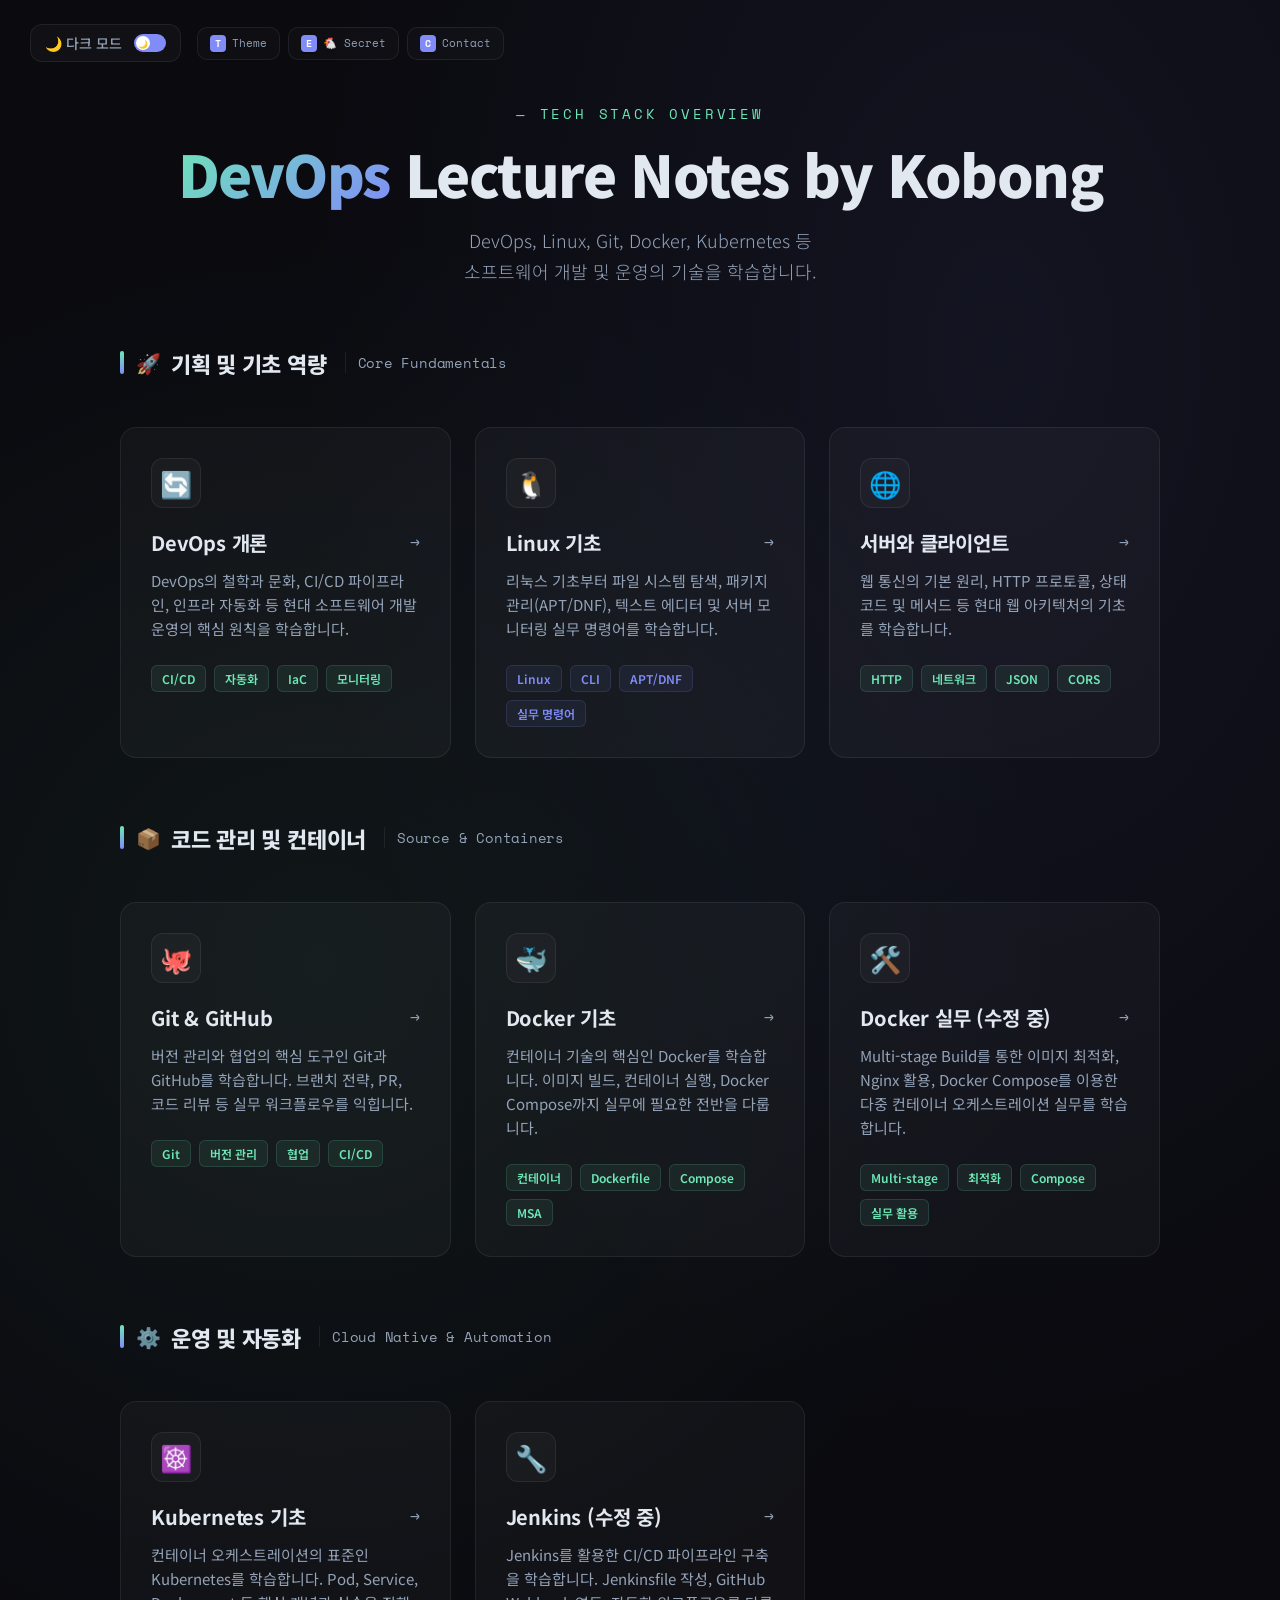
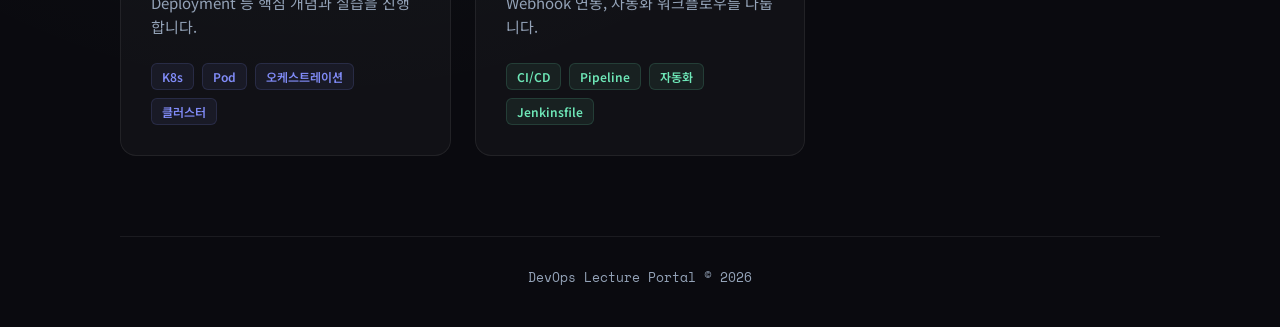
==== index.html @ bdc85971 "first commit" ====
<!DOCTYPE html>
<html lang="ko">
<head>
    <meta charset="UTF-8">
    <meta name="viewport" content="width=device-width, initial-scale=1.0">
    <title>DevOps Lecture Portal</title>
    <meta name="description" content="DevOps 기술을 배우는 강의 포털">
    <link href="https://fonts.googleapis.com/css2?family=Noto+Sans+KR:wght@300;400;500;700;900&family=Space+Mono:wght@400;700&display=swap" rel="stylesheet">
    <style>
        :root {
            --bg: #0a0a0f;
            --accent: #6ee7b7;
            --accent2: #818cf8;
            --accent3: #f472b6;
            --text: #e2e8f0;
            --text-muted: #94a3b8;
            --border: rgba(255,255,255,0.07);
            --card-bg: rgba(255,255,255,0.03);
            --card-hover-bg: rgba(255,255,255,0.06);
            --shadow: none;
        }

        html.light {
            --bg: #f5f5f0;
            --accent: #059669;
            --accent2: #4f46e5;
            --accent3: #db2777;
            --text: #1e293b;
            --text-muted: #64748b;
            --border: rgba(0,0,0,0.09);
            --card-bg: rgba(255,255,255,0.7);
            --card-hover-bg: rgba(255,255,255,0.95);
            --shadow: 0 4px 20px rgba(0,0,0,0.05);
        }

        * { margin: 0; padding: 0; box-sizing: border-box; }
        
        body {
            font-family: 'Noto Sans KR', sans-serif;
            background: radial-gradient(ellipse at 25% 50%, rgba(110,231,183,0.06) 0%, transparent 55%),
                        radial-gradient(ellipse at 78% 18%, rgba(129,140,248,0.08) 0%, transparent 50%),
                        var(--bg);
            color: var(--text);
            min-height: 100vh;
            overflow-x: hidden;
            transition: background 0.35s ease, color 0.35s ease;
        }

        html.light body {
            background: radial-gradient(ellipse at 25% 50%, rgba(5,150,105,0.07) 0%, transparent 55%),
                        radial-gradient(ellipse at 78% 18%, rgba(79,70,229,0.07) 0%, transparent 50%),
                        var(--bg);
        }

        /* --- Container --- */
        .container {
            position: relative;
            z-index: 1;
            max-width: 1100px;
            margin: 0 auto;
            padding: 100px 30px 40px;
        }

        /* --- Theme & Shortcuts Navigation --- */
        .top-bar {
            display: flex;
            justify-content: space-between;
            align-items: center;
            padding: 24px 30px;
            position: absolute;
            top: 0; right: 0; left: 0;
            z-index: 100;
        }

        .nav-controls {
            display: flex;
            align-items: center;
            gap: 16px;
        }

        .theme-toggle {
            display: flex;
            align-items: center;
            justify-content: space-between;
            padding: 8px 14px;
            background: var(--card-bg);
            border: 1px solid var(--border);
            border-radius: 12px;
            cursor: pointer;
            user-select: none;
            gap: 12px;
            box-shadow: var(--shadow);
            transition: all 0.3s;
            backdrop-filter: blur(10px);
        }
        .theme-toggle:hover { 
            background: var(--card-hover-bg); 
            transform: translateY(-1px);
        }
        .theme-label {
            font-size: 14px;
            color: var(--text-muted);
            font-family: 'Noto Sans KR', sans-serif;
            font-weight: 500;
        }
        .toggle-track {
            width: 32px; height: 18px;
            border-radius: 9px;
            background: var(--accent2);
            position: relative;
            transition: background 0.3s;
            flex-shrink: 0;
        }
        html.light .toggle-track { background: #f59e0b; }
        .toggle-thumb {
            position: absolute;
            top: 2px; left: 2px;
            width: 14px; height: 14px;
            border-radius: 50%;
            background: #fff;
            transition: transform 0.3s cubic-bezier(0.4,0,0.2,1);
            font-size: 8px;
            display: flex; align-items: center; justify-content: center;
        }
        html.light .toggle-thumb { transform: translateX(14px); }

        .top-shortcuts {
            display: flex;
            gap: 8px;
        }

        .shortcut-item {
            display: flex;
            align-items: center;
            gap: 6px;
            padding: 7px 12px;
            background: rgba(255,255,255,0.02);
            border: 1px solid var(--border);
            border-radius: 10px;
            font-family: 'Space Mono', monospace;
            font-size: 11px;
            color: var(--text-muted);
            transition: all 0.3s;
            user-select: none;
            cursor: pointer;
        }
        .shortcut-item:hover {
            background: rgba(255,255,255,0.05);
            color: var(--text);
            transform: translateY(-1px);
        }
        .shortcut-item:active {
            transform: translateY(0);
        }
        .shortcut-key {
            background: var(--accent2);
            color: white;
            padding: 1px 5px;
            border-radius: 4px;
            font-weight: 700;
            font-size: 10px;
            box-shadow: 0 2px 0 rgba(0,0,0,0.2);
        }
        html.light .shortcut-key { background: var(--accent); }
        html.light .shortcut-item { background: rgba(0,0,0,0.02); }

        /* --- Contact Modal --- */
        .contact-overlay {
            position: fixed;
            inset: 0;
            display: flex;
            align-items: center;
            justify-content: center;
            padding: 24px;
            background: rgba(10, 10, 15, 0.72);
            backdrop-filter: blur(14px);
            opacity: 0;
            pointer-events: none;
            transition: opacity 0.25s ease;
            z-index: 300;
        }

        .contact-overlay.active {
            opacity: 1;
            pointer-events: auto;
        }

        .contact-modal {
            width: min(100%, 480px);
            background: linear-gradient(180deg, rgba(255,255,255,0.08), rgba(255,255,255,0.04));
            border: 1px solid var(--border);
            border-radius: 20px;
            padding: 28px;
            box-shadow: 0 24px 80px rgba(0,0,0,0.28);
            transform: translateY(12px) scale(0.98);
            transition: transform 0.25s ease;
        }

        .contact-overlay.active .contact-modal {
            transform: translateY(0) scale(1);
        }

        html.light .contact-modal {
            background: rgba(255,255,255,0.92);
        }

        .contact-header {
            display: flex;
            align-items: center;
            justify-content: space-between;
            gap: 12px;
            margin-bottom: 20px;
        }

        .contact-title {
            font-family: 'Space Mono', monospace;
            font-size: 18px;
            color: var(--text);
            letter-spacing: 0.04em;
        }

        .contact-close {
            border: 1px solid var(--border);
            background: transparent;
            color: var(--text-muted);
            border-radius: 10px;
            padding: 8px 10px;
            cursor: pointer;
            font-family: 'Space Mono', monospace;
            transition: all 0.2s ease;
        }

        .contact-close:hover {
            color: var(--text);
            background: var(--card-hover-bg);
        }

        .contact-list {
            display: grid;
            gap: 14px;
        }

        .contact-item {
            display: block;
            width: 100%;
            padding: 16px 18px;
            border-radius: 14px;
            border: 1px solid var(--border);
            background: var(--card-bg);
            color: inherit;
            transition: all 0.25s ease;
            cursor: pointer;
            text-align: left;
            font: inherit;
            appearance: none;
        }

        .contact-item:hover {
            transform: translateY(-2px);
            background: var(--card-hover-bg);
            border-color: rgba(110,231,183,0.35);
        }

        html.light .contact-item:hover {
            border-color: rgba(5,150,105,0.35);
        }

        .contact-label {
            display: block;
            font-family: 'Space Mono', monospace;
            font-size: 12px;
            color: var(--accent);
            margin-bottom: 6px;
            letter-spacing: 0.08em;
        }

        .contact-value {
            display: block;
            font-size: 15px;
            line-height: 1.5;
            color: var(--text);
            word-break: break-word;
        }

        .contact-hint {
            margin-top: 18px;
            font-size: 12px;
            color: var(--text-muted);
            font-family: 'Space Mono', monospace;
            text-align: right;
        }

        .contact-item.copied {
            border-color: rgba(110,231,183,0.55);
            box-shadow: 0 0 0 1px rgba(110,231,183,0.2) inset;
        }

        html.light .contact-item.copied {
            border-color: rgba(5,150,105,0.45);
            box-shadow: 0 0 0 1px rgba(5,150,105,0.16) inset;
        }

        /* --- Hero Section --- */
        .hero {
            text-align: center;
            margin-bottom: 60px;
            animation: fadeUp 0.8s ease;
        }

        @keyframes fadeUp {
            from { opacity: 0; transform: translateY(30px); }
            to { opacity: 1; transform: translateY(0); }
        }

        .hero-badge {
            display: inline-block;
            font-family: 'Space Mono', monospace;
            font-size: 14px;
            color: var(--accent);
            letter-spacing: 0.2em;
            text-transform: uppercase;
            margin-bottom: 18px;
        }

        .hero h1 {
            font-size: clamp(34px, 4.5vw, 60px);
            font-weight: 900;
            line-height: 1.1;
            letter-spacing: -0.025em;
            margin-bottom: 20px;
            color: var(--text);
        }

        .hero h1 em {
            font-style: normal;
            background: linear-gradient(135deg, var(--accent) 0%, var(--accent2) 100%);
            -webkit-background-clip: text;
            -webkit-text-fill-color: transparent;
            background-clip: text;
        }

        .hero p {
            font-size: 18px;
            color: var(--text-muted);
            max-width: 560px;
            margin: 0 auto;
            line-height: 1.7;
            font-weight: 300;
        }

        /* --- Course Grid --- */
        .courses-grid {
            display: grid;
            grid-template-columns: repeat(auto-fill, minmax(320px, 1fr));
            gap: 24px;
        }

        .course-card {
            background: var(--card-bg);
            border: 1px solid var(--border);
            border-radius: 16px;
            padding: 30px;
            cursor: pointer;
            transition: all 0.35s cubic-bezier(0.4, 0, 0.2, 1);
            text-decoration: none;
            color: inherit;
            display: block;
            box-shadow: var(--shadow);
            position: relative;
            overflow: hidden;
        }

        .course-card::before {
            content: '';
            position: absolute;
            top: 0; left: 0; right: 0;
            height: 2px;
            background: linear-gradient(90deg, var(--accent), var(--accent2));
            opacity: 0;
            transition: opacity 0.3s;
        }

        .course-card:not(.course-devops):not(.course-github):not(.course-docker):not(.course-server-client):not(.course-docker-practice):not(.course-jenkins)::before {
            background: linear-gradient(90deg, var(--accent2), var(--accent3));
        }

        .course-card:hover {
            transform: translateY(-5px);
            background: var(--card-hover-bg);
            border-color: rgba(110,231,183,0.3);
            box-shadow: 0 10px 30px rgba(0,0,0,0.1);
        }

        .course-card:not(.course-devops):not(.course-github):not(.course-docker):not(.course-server-client):not(.course-docker-practice):not(.course-jenkins):hover {
            border-color: rgba(129,140,248,0.3);
        }

        html.light .course-card:hover {
            border-color: rgba(5,150,105,0.3);
        }

        html.light .course-card:not(.course-devops):not(.course-github):not(.course-docker):not(.course-server-client):not(.course-docker-practice):not(.course-jenkins):hover {
            border-color: rgba(79,70,229,0.3);
        }

        .course-card:hover::before {
            opacity: 1;
        }

        .card-icon {
            width: 50px;
            height: 50px;
            border-radius: 12px;
            display: flex;
            align-items: center;
            justify-content: center;
            font-size: 26px;
            margin-bottom: 20px;
            background: rgba(255,255,255,0.03);
            border: 1px solid var(--border);
            transition: transform 0.3s, background 0.3s, border-color 0.3s;
        }

        html.light .card-icon { background: rgba(0,0,0,0.03); }

        .course-card:hover .card-icon {
            transform: scale(1.05) rotate(-3deg);
            background: rgba(110,231,183,0.1);
            border-color: rgba(110,231,183,0.3);
        }

        .course-card:not(.course-devops):not(.course-github):not(.course-docker):not(.course-server-client):not(.course-docker-practice):not(.course-jenkins):hover .card-icon {
            background: rgba(129,140,248,0.1);
            border-color: rgba(129,140,248,0.3);
        }
        
        html.light .course-card:hover .card-icon {
            background: rgba(5,150,105,0.1);
            border-color: rgba(5,150,105,0.3);
        }

        html.light .course-card:not(.course-devops):not(.course-github):not(.course-docker):not(.course-server-client):not(.course-docker-practice):not(.course-jenkins):hover .card-icon {
            background: rgba(79,70,229,0.1);
            border-color: rgba(79,70,229,0.3);
        }

        .card-header {
            display: flex;
            align-items: center;
            justify-content: space-between;
            margin-bottom: 12px;
        }

        .card-title {
            font-size: 20px;
            font-weight: 700;
            color: var(--text);
            letter-spacing: -0.01em;
        }

        .card-arrow {
            font-family: 'Space Mono', monospace;
            font-size: 16px;
            color: var(--text-muted);
            transition: transform 0.3s, color 0.3s;
        }

        .course-card:hover .card-arrow {
            transform: translateX(4px);
            color: var(--accent);
        }

        .course-card:not(.course-devops):not(.course-github):not(.course-docker):not(.course-server-client):not(.course-docker-practice):not(.course-jenkins):hover .card-arrow {
            color: var(--accent2);
        }

        .card-description {
            font-size: 15px;
            color: var(--text-muted);
            line-height: 1.6;
            margin-bottom: 24px;
        }

        .card-tags {
            display: flex;
            flex-wrap: wrap;
            gap: 8px;
        }

        .tag {
            padding: 4px 10px;
            background: rgba(110,231,183,0.07);
            border: 1px solid rgba(110,231,183,0.15);
            border-radius: 6px;
            font-size: 12px;
            font-weight: 600;
            color: var(--accent);
        }

        .course-card:not(.course-devops):not(.course-github):not(.course-docker):not(.course-server-client):not(.course-docker-practice):not(.course-jenkins) .tag {
            background: rgba(129,140,248,0.07);
            border-color: rgba(129,140,248,0.15);
            color: var(--accent2);
        }

        html.light .tag {
            background: rgba(5,150,105,0.07);
            border-color: rgba(5,150,105,0.15);
            color: var(--accent);
        }

        html.light .course-card:not(.course-devops):not(.course-github):not(.course-docker):not(.course-server-client):not(.course-docker-practice):not(.course-jenkins) .tag {
            background: rgba(79,70,229,0.07);
            border-color: rgba(79,70,229,0.15);
            color: var(--accent2);
        }


        /* --- Footer --- */
        .footer {
            text-align: center;
            margin-top: 80px;
            padding-top: 30px;
            border-top: 1px solid var(--border);
            color: var(--text-muted);
            font-family: 'Space Mono', monospace;
            font-size: 13px;
        }

        /* --- Section Header inside Grid --- */
        .section-header {
            grid-column: 1 / -1;
            margin-top: 40px;
            margin-bottom: 24px;
            display: flex;
            align-items: center;
            gap: 12px;
            position: relative;
            padding-left: 16px;
        }
        .section-header:first-of-type {
            margin-top: 0;
        }
        .section-header::before {
            content: '';
            position: absolute;
            left: 0;
            top: 15%;
            bottom: 15%;
            width: 4px;
            background: linear-gradient(to bottom, var(--accent), var(--accent2));
            border-radius: 2px;
        }
        .section-header h2 {
            font-size: 22px;
            font-weight: 800;
            color: var(--text);
            letter-spacing: -0.01em;
            display: flex;
            align-items: center;
            gap: 10px;
        }
        .section-header h2 .emoji {
            font-size: 20px;
            opacity: 0.8;
        }
        .section-header h2 .subtitle {
            font-size: 14px;
            font-weight: 400;
            color: var(--text-muted);
            font-family: 'Space Mono', monospace;
            margin-left: 8px;
            border-left: 1px solid var(--border);
            padding-left: 12px;
        }

        /* --- Responsive --- */
        @media (max-width: 768px) {
            .container { padding: 20px 20px 30px; }
            .hero h1 { font-size: 34px; }
            .hero p { font-size: 15px; }
            .courses-grid { grid-template-columns: 1fr; gap: 16px; }
            .hero { margin-bottom: 40px; }
            .top-bar {
                position: static;
                padding: 16px 20px;
            }
            .theme-label { font-size: 13px; }
            .nav-controls {
                width: 100%;
                flex-wrap: wrap;
                align-items: flex-start;
                gap: 10px;
            }
            .top-shortcuts {
                display: flex;
                flex-wrap: wrap;
                gap: 8px;
            }
            .shortcut-item {
                padding: 6px 10px;
                font-size: 10px;
            }
        }

        @media (max-width: 480px) {
            .container { padding: 16px 16px 24px; }
            .hero h1 { font-size: 28px; }
            .hero p { font-size: 14px; }
            .hero-badge { font-size: 12px; }
            .course-card { padding: 22px 18px; }
            .card-title { font-size: 17px; }
            .card-description { font-size: 14px; }
            .top-bar {
                padding: 14px 16px;
            }
            .theme-toggle {
                width: 100%;
            }
            .top-shortcuts {
                width: 100%;
                display: grid;
                grid-template-columns: repeat(3, minmax(0, 1fr));
                gap: 6px;
            }
            .shortcut-item {
                justify-content: center;
                min-width: 0;
                padding: 7px 8px;
            }
        }

        /* --- Chicken Game Easter Egg --- */
        #chicken-game-overlay {
            display: none;
            position: fixed;
            top: 0; left: 0; right: 0; bottom: 0;
            background: rgba(0,0,0,0.85);
            z-index: 9999;
            justify-content: center;
            align-items: center;
            flex-direction: column;
        }
        #chicken-game-overlay.active { display: flex; }
        #chicken-game-overlay canvas {
            border: 2px solid var(--accent);
            border-radius: 8px;
            background: #f7f7f7;
            image-rendering: pixelated;
        }
        .chicken-hud {
            color: #fff;
            font-family: 'Space Mono', monospace;
            font-size: 14px;
            margin-bottom: 12px;
            text-align: center;
            opacity: 0.7;
        }

        /* --- Stagger animation for all children of grid --- */
        .courses-grid > * { animation: fadeUp 0.6s ease both; }
        .courses-grid > *:nth-child(1) { animation-delay: 0.1s; }
        .courses-grid > *:nth-child(2) { animation-delay: 0.15s; }
        .courses-grid > *:nth-child(3) { animation-delay: 0.2s; }
        .courses-grid > *:nth-child(4) { animation-delay: 0.25s; }
        .courses-grid > *:nth-child(5) { animation-delay: 0.3s; }
        .courses-grid > *:nth-child(6) { animation-delay: 0.35s; }
        .courses-grid > *:nth-child(7) { animation-delay: 0.4s; }
        .courses-grid > *:nth-child(8) { animation-delay: 0.45s; }
        .courses-grid > *:nth-child(9) { animation-delay: 0.5s; }
        .courses-grid > *:nth-child(10) { animation-delay: 0.55s; }
        .courses-grid > *:nth-child(11) { animation-delay: 0.6s; }
        .courses-grid > *:nth-child(12) { animation-delay: 0.65s; }
        .courses-grid > *:nth-child(13) { animation-delay: 0.7s; }
    </style>
</head>
<body>
    
    <div class="top-bar">
        <div class="nav-controls">
            <div class="theme-toggle" onclick="toggleTheme()">
                <span class="theme-label" id="themeLabel">🌙 다크 모드</span>
                <div class="toggle-track"><div class="toggle-thumb">🌙</div></div>
            </div>
            <div class="top-shortcuts">
                <div class="shortcut-item" onclick="toggleTheme()">
                    <span class="shortcut-key">T</span> Theme
                </div>
                <div class="shortcut-item" onclick="startChickenGame()">
                    <span class="shortcut-key">E</span> 🐔 Secret
                </div>
                <div class="shortcut-item" onclick="openContactModal()">
                    <span class="shortcut-key">C</span> Contact
                </div>
            </div>
        </div>
    </div>

    <div class="container">
        <!-- Hero -->
        <div class="hero">
            <div class="hero-badge">— Tech Stack Overview</div>
            <h1><em>DevOps</em> Lecture Notes by Kobong</h1>
            <p>DevOps, Linux, Git, Docker, Kubernetes 등<br>소프트웨어 개발 및 운영의 기술을 학습합니다.</p>
        </div>

        <!-- Course Cards -->
        <div class="courses-grid">

            <!-- Section 1: Intro & Basics -->
            <div class="section-header">
                <h2><span class="emoji">🚀</span> 기획 및 기초 역량 <span class="subtitle">Core Fundamentals</span></h2>
            </div>

            <!-- DevOps -->
            <a href="lecture_note/devops.html" class="course-card course-devops" id="course-devops">
                <div class="card-icon">🔄</div>
                <div class="card-header">
                    <span class="card-title">DevOps 개론</span>
                    <span class="card-arrow">→</span>
                </div>
                <p class="card-description">
                    DevOps의 철학과 문화, CI/CD 파이프라인, 인프라 자동화 등 현대 소프트웨어 개발 운영의 핵심 원칙을 학습합니다.
                </p>
                <div class="card-tags">
                    <span class="tag">CI/CD</span>
                    <span class="tag">자동화</span>
                    <span class="tag">IaC</span>
                    <span class="tag">모니터링</span>
                </div>
            </a>

            <!-- Linux 기초 -->
            <a href="lecture_note/linux.html" class="course-card course-linux-basic" id="course-linux-basic">
                <div class="card-icon">🐧</div>
                <div class="card-header">
                    <span class="card-title">Linux 기초</span>
                    <span class="card-arrow">→</span>
                </div>
                <p class="card-description">
                    리눅스 기초부터 파일 시스템 탐색, 패키지 관리(APT/DNF), 텍스트 에디터 및 서버 모니터링 실무 명령어를 학습합니다.
                </p>
                <div class="card-tags">
                    <span class="tag">Linux</span>
                    <span class="tag">CLI</span>
                    <span class="tag">APT/DNF</span>
                    <span class="tag">실무 명령어</span>
                </div>
            </a>

            <!-- Server & Client -->
            <a href="lecture_note/server-client.html" class="course-card course-server-client" id="course-server-client">
                <div class="card-icon">🌐</div>
                <div class="card-header">
                    <span class="card-title">서버와 클라이언트</span>
                    <span class="card-arrow">→</span>
                </div>
                <p class="card-description">
                    웹 통신의 기본 원리, HTTP 프로토콜, 상태 코드 및 메서드 등 현대 웹 아키텍처의 기초를 학습합니다.
                </p>
                <div class="card-tags">
                    <span class="tag">HTTP</span>
                    <span class="tag">네트워크</span>
                    <span class="tag">JSON</span>
                    <span class="tag">CORS</span>
                </div>
            </a>

            <!-- Section 2: Code & Containers -->
            <div class="section-header">
                <h2><span class="emoji">📦</span> 코드 관리 및 컨테이너 <span class="subtitle">Source & Containers</span></h2>
            </div>

            <!-- GitHub -->
            <a href="lecture_note/github.html" class="course-card course-github" id="course-github">
                <div class="card-icon">🐙</div>
                <div class="card-header">
                    <span class="card-title">Git & GitHub</span>
                    <span class="card-arrow">→</span>
                </div>
                <p class="card-description">
                    버전 관리와 협업의 핵심 도구인 Git과 GitHub를 학습합니다. 브랜치 전략, PR, 코드 리뷰 등 실무 워크플로우를 익힙니다.
                </p>
                <div class="card-tags">
                    <span class="tag">Git</span>
                    <span class="tag">버전 관리</span>
                    <span class="tag">협업</span>
                    <span class="tag">CI/CD</span>
                </div>
            </a>

            <!-- Docker -->
            <a href="lecture_note/docker-intro.html" class="course-card course-docker" id="course-docker">
                <div class="card-icon">🐳</div>
                <div class="card-header">
                    <span class="card-title">Docker 기초</span>
                    <span class="card-arrow">→</span>
                </div>
                <p class="card-description">
                    컨테이너 기술의 핵심인 Docker를 학습합니다. 이미지 빌드, 컨테이너 실행, Docker Compose까지 실무에 필요한 전반을 다룹니다.
                </p>
                <div class="card-tags">
                    <span class="tag">컨테이너</span>
                    <span class="tag">Dockerfile</span>
                    <span class="tag">Compose</span>
                    <span class="tag">MSA</span>
                </div>
            </a>
            
            <!-- Docker 실무 -->
            <a href="lecture_note/docker-practice.html" class="course-card course-docker-practice" id="course-docker-practice">
                <div class="card-icon">🛠️</div>
                <div class="card-header">
                    <span class="card-title">Docker 실무 (수정 중)</span>
                    <span class="card-arrow">→</span>
                </div>
                <p class="card-description">
                    Multi-stage Build를 통한 이미지 최적화, Nginx 활용, Docker Compose를 이용한 다중 컨테이너 오케스트레이션 실무를 학습합니다.
                </p>
                <div class="card-tags">
                    <span class="tag">Multi-stage</span>
                    <span class="tag">최적화</span>
                    <span class="tag">Compose</span>
                    <span class="tag">실무 활용</span>
                </div>
            </a>

            <!-- Section 3: Orchestration & Automation -->
            <div class="section-header">
                <h2><span class="emoji">⚙️</span> 운영 및 자동화 <span class="subtitle">Cloud Native & Automation</span></h2>
            </div>

            <!-- Kubernetes -->
            <a href="lecture_note/kubernetes.html" class="course-card course-kubernetes" id="course-kubernetes">
                <div class="card-icon">☸️</div>
                <div class="card-header">
                    <span class="card-title">Kubernetes 기초</span>
                    <span class="card-arrow">→</span>
                </div>
                <p class="card-description">
                    컨테이너 오케스트레이션의 표준인 Kubernetes를 학습합니다. Pod, Service, Deployment 등 핵심 개념과 실습을 진행합니다.
                </p>
                <div class="card-tags">
                    <span class="tag">K8s</span>
                    <span class="tag">Pod</span>
                    <span class="tag">오케스트레이션</span>
                    <span class="tag">클러스터</span>
                </div>
            </a>

            <!-- Jenkins -->
            <a href="lecture_note/jenkins.html" class="course-card course-jenkins" id="course-jenkins">
                <div class="card-icon">🔧</div>
                <div class="card-header">
                    <span class="card-title">Jenkins (수정 중)</span>
                    <span class="card-arrow">→</span>
                </div>
                <p class="card-description">
                    Jenkins를 활용한 CI/CD 파이프라인 구축을 학습합니다. Jenkinsfile 작성, GitHub Webhook 연동, 자동화 워크플로우를 다룹니다.
                </p>
                <div class="card-tags">
                    <span class="tag">CI/CD</span>
                    <span class="tag">Pipeline</span>
                    <span class="tag">자동화</span>
                    <span class="tag">Jenkinsfile</span>
                </div>
            </a>

        </div>

        <!-- Footer -->
        <div class="footer">
            <p>DevOps Lecture Portal &copy; 2026</p>
        </div>
    </div>


    <!-- Chicken Game Easter Egg -->
    <div id="chicken-game-overlay">
        <div class="chicken-hud">Press SPACE or UP to jump &middot; ESC to quit</div>
        <canvas id="chicken-canvas" width="800" height="250"></canvas>
    </div>

    <div class="contact-overlay" id="contactOverlay" aria-hidden="true">
        <div class="contact-modal" role="dialog" aria-modal="true" aria-labelledby="contactTitle">
            <div class="contact-header">
                <h2 class="contact-title" id="contactTitle">Contact</h2>
                <button class="contact-close" type="button" onclick="closeContactModal()" aria-label="Close contact popup">ESC</button>
            </div>
            <div class="contact-list">
                <button class="contact-item" type="button" data-copy-value="fblsj90@gmail.com" data-copy-label="EMAIL">
                    <span class="contact-label">EMAIL</span>
                    <span class="contact-value">EMAIL: fblsj90@gmail.com</span>
                </button>
                <button class="contact-item" type="button" data-copy-value="https://github.com/kobong8" data-copy-label="GITHUB">
                    <span class="contact-label">GITHUB</span>
                    <span class="contact-value">GITHUB: https://github.com/kobong8</span>
                </button>
            </div>
            <div class="contact-hint">Click to copy · Press C to open · ESC to close</div>
        </div>
    </div>

    <script>
        // Theme Toggle Logic with localStorage persistence
        let isDark = localStorage.getItem('devops-theme') !== 'light';
        const themeLabel = document.getElementById('themeLabel');
        const toggleThumb = document.querySelector('.toggle-thumb');
        const contactOverlay = document.getElementById('contactOverlay');
        const contactItems = document.querySelectorAll('.contact-item');

        function applyTheme() {
            document.documentElement.classList.toggle('light', !isDark);
            if (isDark) {
                themeLabel.textContent = '🌙 다크 모드';
                toggleThumb.textContent = '🌙';
            } else {
                themeLabel.textContent = '☀️ 라이트 모드';
                toggleThumb.textContent = '☀️';
            }
        }

        function toggleTheme() {
            isDark = !isDark;
            localStorage.setItem('devops-theme', isDark ? 'dark' : 'light');
            applyTheme();
        }

        applyTheme();

        // Keyboard Shortcut for Theme Toggle
        document.addEventListener('keydown', e => {
            if (e.key === 't' || e.key === 'T') {
                toggleTheme();
            }
        });

        function openContactModal() {
            contactOverlay.classList.add('active');
            contactOverlay.setAttribute('aria-hidden', 'false');
        }

        function closeContactModal() {
            contactOverlay.classList.remove('active');
            contactOverlay.setAttribute('aria-hidden', 'true');
        }

        contactOverlay.addEventListener('click', function(e) {
            if (e.target === contactOverlay) {
                closeContactModal();
            }
        });

        async function copyContactValue(button) {
            const value = button.dataset.copyValue;
            const label = button.dataset.copyLabel;
            const labelEl = button.querySelector('.contact-label');
            const originalLabel = labelEl.textContent;

            try {
                await navigator.clipboard.writeText(value);
                button.classList.add('copied');
                labelEl.textContent = label + ' · COPIED';

                window.setTimeout(function() {
                    button.classList.remove('copied');
                    labelEl.textContent = originalLabel;
                }, 1400);
            } catch (error) {
                labelEl.textContent = label + ' · FAILED';

                window.setTimeout(function() {
                    labelEl.textContent = originalLabel;
                }, 1400);
            }
        }

        contactItems.forEach(function(button) {
            button.addEventListener('click', function() {
                copyContactValue(button);
            });
        });

        document.addEventListener('keydown', function(e) {
            const tag = document.activeElement && document.activeElement.tagName;
            const isTyping = tag === 'INPUT' || tag === 'TEXTAREA';

            if ((e.key === 'c' || e.key === 'C') && !isTyping) {
                e.preventDefault();
                openContactModal();
                return;
            }

            if (e.key === 'Escape' && contactOverlay.classList.contains('active')) {
                e.preventDefault();
                closeContactModal();
            }
        });


        // ── Chicken Game Easter Egg ──
        (function() {
            const overlay = document.getElementById('chicken-game-overlay');
            const canvas  = document.getElementById('chicken-canvas');
            const ctx     = canvas.getContext('2d');
            let gameRunning = false;
            let animFrame   = null;

            // Game constants
            const GROUND_Y  = 200;
            const GRAVITY   = 0.6;
            const JUMP_FORCE = -12;
            const GAME_SPEED_INIT = 5;
            const SPEED_INCREMENT = 0.002;

            // Game state
            let chicken, obstacles, score, gameSpeed, gameOver, clouds;

            function resetGame() {
                chicken = { x: 60, y: GROUND_Y, w: 30, h: 36, vy: 0, grounded: true, frame: 0 };
                obstacles = [];
                clouds = [];
                score = 0;
                gameSpeed = GAME_SPEED_INIT;
                gameOver = false;
                for (let i = 0; i < 3; i++) {
                    clouds.push({ x: 200 + Math.random() * 600, y: 30 + Math.random() * 60 });
                }
            }

            function drawChicken() {
                const x = chicken.x;
                const y = chicken.y;

                // body (round-ish, white)
                ctx.fillStyle = '#ffffff';
                ctx.fillRect(x + 4, y - 28, 22, 20);
                // belly highlight
                ctx.fillStyle = '#f5f0e0';
                ctx.fillRect(x + 8, y - 22, 14, 12);

                // head
                ctx.fillStyle = '#ffffff';
                ctx.fillRect(x + 8, y - 40, 18, 14);

                // comb (빨간 볏)
                ctx.fillStyle = '#e03030';
                ctx.fillRect(x + 14, y - 46, 4, 6);
                ctx.fillRect(x + 19, y - 44, 4, 4);
                ctx.fillRect(x + 10, y - 44, 4, 4);

                // beak (부리)
                ctx.fillStyle = '#f0a020';
                ctx.fillRect(x + 26, y - 36, 8, 4);
                ctx.fillRect(x + 26, y - 32, 6, 3);

                // wattle (턱밑 고기)
                ctx.fillStyle = '#e03030';
                ctx.fillRect(x + 20, y - 28, 4, 5);

                // eye
                ctx.fillStyle = '#000';
                ctx.fillRect(x + 20, y - 38, 3, 3);

                // wing
                ctx.fillStyle = '#e0ddd0';
                if (chicken.grounded) {
                    chicken.frame = (chicken.frame + 1) % 20;
                    if (chicken.frame < 10) {
                        ctx.fillRect(x + 2, y - 24, 6, 10);
                    } else {
                        ctx.fillRect(x + 0, y - 28, 6, 10);
                    }
                } else {
                    // wings up when jumping
                    ctx.fillRect(x - 2, y - 34, 6, 10);
                }

                // legs (animate)
                ctx.fillStyle = '#f0a020';
                if (chicken.grounded) {
                    if (chicken.frame < 10) {
                        ctx.fillRect(x + 8, y - 8, 3, 10);
                        ctx.fillRect(x + 6, y + 2, 6, 2);
                        ctx.fillRect(x + 18, y - 8, 3, 6);
                    } else {
                        ctx.fillRect(x + 8, y - 8, 3, 6);
                        ctx.fillRect(x + 18, y - 8, 3, 10);
                        ctx.fillRect(x + 16, y + 2, 6, 2);
                    }
                } else {
                    ctx.fillRect(x + 10, y - 8, 3, 8);
                    ctx.fillRect(x + 18, y - 8, 3, 8);
                }

                // tail feathers
                ctx.fillStyle = '#e0ddd0';
                ctx.fillRect(x - 4, y - 24, 8, 4);
                ctx.fillRect(x - 6, y - 28, 6, 4);
            }

            function drawBird(ob) {
                const x = ob.x;
                const y = ob.y;
                ob.frame = (ob.frame + 1) % 20;

                ctx.fillStyle = '#555'; 
                // body
                ctx.fillRect(x + 8, y - 18, 16, 10);
                // head
                ctx.fillRect(x, y - 20, 8, 8);
                // beak
                ctx.fillStyle = '#f0a020';
                ctx.fillRect(x - 6, y - 16, 6, 3);

                // wings
                ctx.fillStyle = '#333';
                if (ob.frame < 10) {
                    // wing up
                    ctx.beginPath();
                    ctx.moveTo(x + 15, y - 14);
                    ctx.lineTo(x + 25, y - 26);
                    ctx.lineTo(x + 20, y - 14);
                    ctx.fill();
                } else {
                    // wing down
                    ctx.beginPath();
                    ctx.moveTo(x + 15, y - 14);
                    ctx.lineTo(x + 25, y - 2);
                    ctx.lineTo(x + 20, y - 14);
                    ctx.fill();
                }
            }

            function drawCactus(ob) {
                ctx.fillStyle = '#2d8a4e';
                // main trunk
                ctx.fillRect(ob.x + ob.w / 2 - 4, ob.y - ob.h, 8, ob.h);
                // left branch
                if (ob.w > 15) {
                    ctx.fillRect(ob.x, ob.y - ob.h + 10, ob.w / 2, 6);
                    ctx.fillRect(ob.x, ob.y - ob.h, 6, 16);
                }
                // right branch
                ctx.fillRect(ob.x + ob.w - 6, ob.y - ob.h + 16, 6, 14);
                ctx.fillRect(ob.x + ob.w / 2, ob.y - ob.h + 16, ob.w / 2, 6);
            }

            function drawCloud(c) {
                ctx.fillStyle = '#ddd';
                ctx.fillRect(c.x, c.y, 30, 8);
                ctx.fillRect(c.x + 6, c.y - 6, 18, 6);
            }

            function spawnObstacle() {
                const isBird = Math.random() > 0.7; // 30% chance for bird
                if (isBird) {
                    const birdHeights = [GROUND_Y - 20, GROUND_Y - 70]; 
                    const y = birdHeights[Math.floor(Math.random() * birdHeights.length)];
                    obstacles.push({ type: 'bird', x: canvas.width + 20, y: y, w: 34, h: 26, frame: 0 });
                } else {
                    const h = 25 + Math.random() * 25;
                    const w = 14 + Math.random() * 16;
                    obstacles.push({ type: 'cactus', x: canvas.width + 20, y: GROUND_Y, w: w, h: h });
                }
            }

            function checkCollision(ob) {
                const pad = 6;
                // Chicken bounding box (approx)
                const cX = chicken.x + 4;
                const cW = 22;
                const cY = chicken.y - 36;
                const cH = 36;

                // Obstacle bounding box
                const oX = ob.x + pad;
                const oW = ob.w - pad * 2;
                const oY = ob.y - ob.h + pad;
                const oH = ob.h - pad * 2;

                return (
                    cX < oX + oW &&
                    cX + cW > oX &&
                    cY < oY + oH &&
                    cY + cH > oY
                );
            }

            function loop() {
                if (!gameRunning) return;
                ctx.clearRect(0, 0, canvas.width, canvas.height);

                // ground
                ctx.strokeStyle = '#999';
                ctx.lineWidth = 1;
                ctx.beginPath();
                ctx.moveTo(0, GROUND_Y + 10);
                ctx.lineTo(canvas.width, GROUND_Y + 10);
                ctx.stroke();

                // clouds
                clouds.forEach(c => {
                    c.x -= gameSpeed * 0.3;
                    if (c.x < -40) { c.x = canvas.width + Math.random() * 100; c.y = 30 + Math.random() * 60; }
                    drawCloud(c);
                });

                if (!gameOver) {
                    // chicken physics
                    chicken.vy += GRAVITY;
                    chicken.y += chicken.vy;
                    if (chicken.y >= GROUND_Y) { chicken.y = GROUND_Y; chicken.vy = 0; chicken.grounded = true; }

                    // obstacles
                    if (obstacles.length === 0 || obstacles[obstacles.length - 1].x < canvas.width - (200 + Math.random() * 200)) {
                        spawnObstacle();
                    }
                    obstacles.forEach(ob => { ob.x -= gameSpeed; });
                    obstacles = obstacles.filter(ob => ob.x + ob.w > -20);

                    // collision
                    for (const ob of obstacles) {
                        if (checkCollision(ob)) {
                            gameOver = true;
                            break;
                        }
                    }

                    score++;
                    // gameSpeed += SPEED_INCREMENT; // Speed remains constant
                }

                // draw obstacles
                obstacles.forEach(ob => {
                    if (ob.type === 'bird') drawBird(ob);
                    else drawCactus(ob);
                });

                // draw chicken
                drawChicken();

                // score
                ctx.fillStyle = '#535353';
                ctx.font = '16px "Space Mono", monospace';
                ctx.textAlign = 'right';
                ctx.fillText('SCORE: ' + Math.floor(score / 5), canvas.width - 20, 30);

                if (gameOver) {
                    ctx.fillStyle = '#535353';
                    ctx.font = 'bold 28px "Noto Sans KR", sans-serif';
                    ctx.textAlign = 'center';
                    ctx.fillText('GAME OVER', canvas.width / 2, 100);
                    ctx.font = '16px "Space Mono", monospace';
                    ctx.fillText('Press SPACE to restart', canvas.width / 2, 135);
                }

                animFrame = requestAnimationFrame(loop);
            }

            function startGame() {
                if (gameRunning) return;
                gameRunning = true;
                overlay.classList.add('active');
                resetGame();
                loop();
            }

            window.startChickenGame = startGame;

            function stopGame() {
                gameRunning = false;
                overlay.classList.remove('active');
                if (animFrame) cancelAnimationFrame(animFrame);
            }

            document.addEventListener('keydown', function(e) {
                // Start game with 'E' key (only when not in an input/textarea)
                if ((e.key === 'e' || e.key === 'E') && !gameRunning) {
                    const tag = document.activeElement.tagName;
                    if (tag === 'INPUT' || tag === 'TEXTAREA') return;
                    e.preventDefault();
                    startGame();
                    return;
                }

                if (!gameRunning) return;

                // Prevent page interactions while game is active
                e.preventDefault();
                e.stopPropagation();

                if (e.key === 'Escape') {
                    stopGame();
                    return;
                }

                if (e.key === ' ' || e.key === 'ArrowUp') {
                    if (gameOver) {
                        resetGame();
                        return;
                    }
                    if (chicken.grounded) {
                        chicken.vy = JUMP_FORCE;
                        chicken.grounded = false;
                    }
                }
            }, true);
        })();
    </script>
<script defer src='https://static.cloudflareinsights.com/beacon.min.js' data-cf-beacon='{"token": "403d66d8aa9e4d8e9c2370d257f0c9b6"}'></script>
</body>
</html>
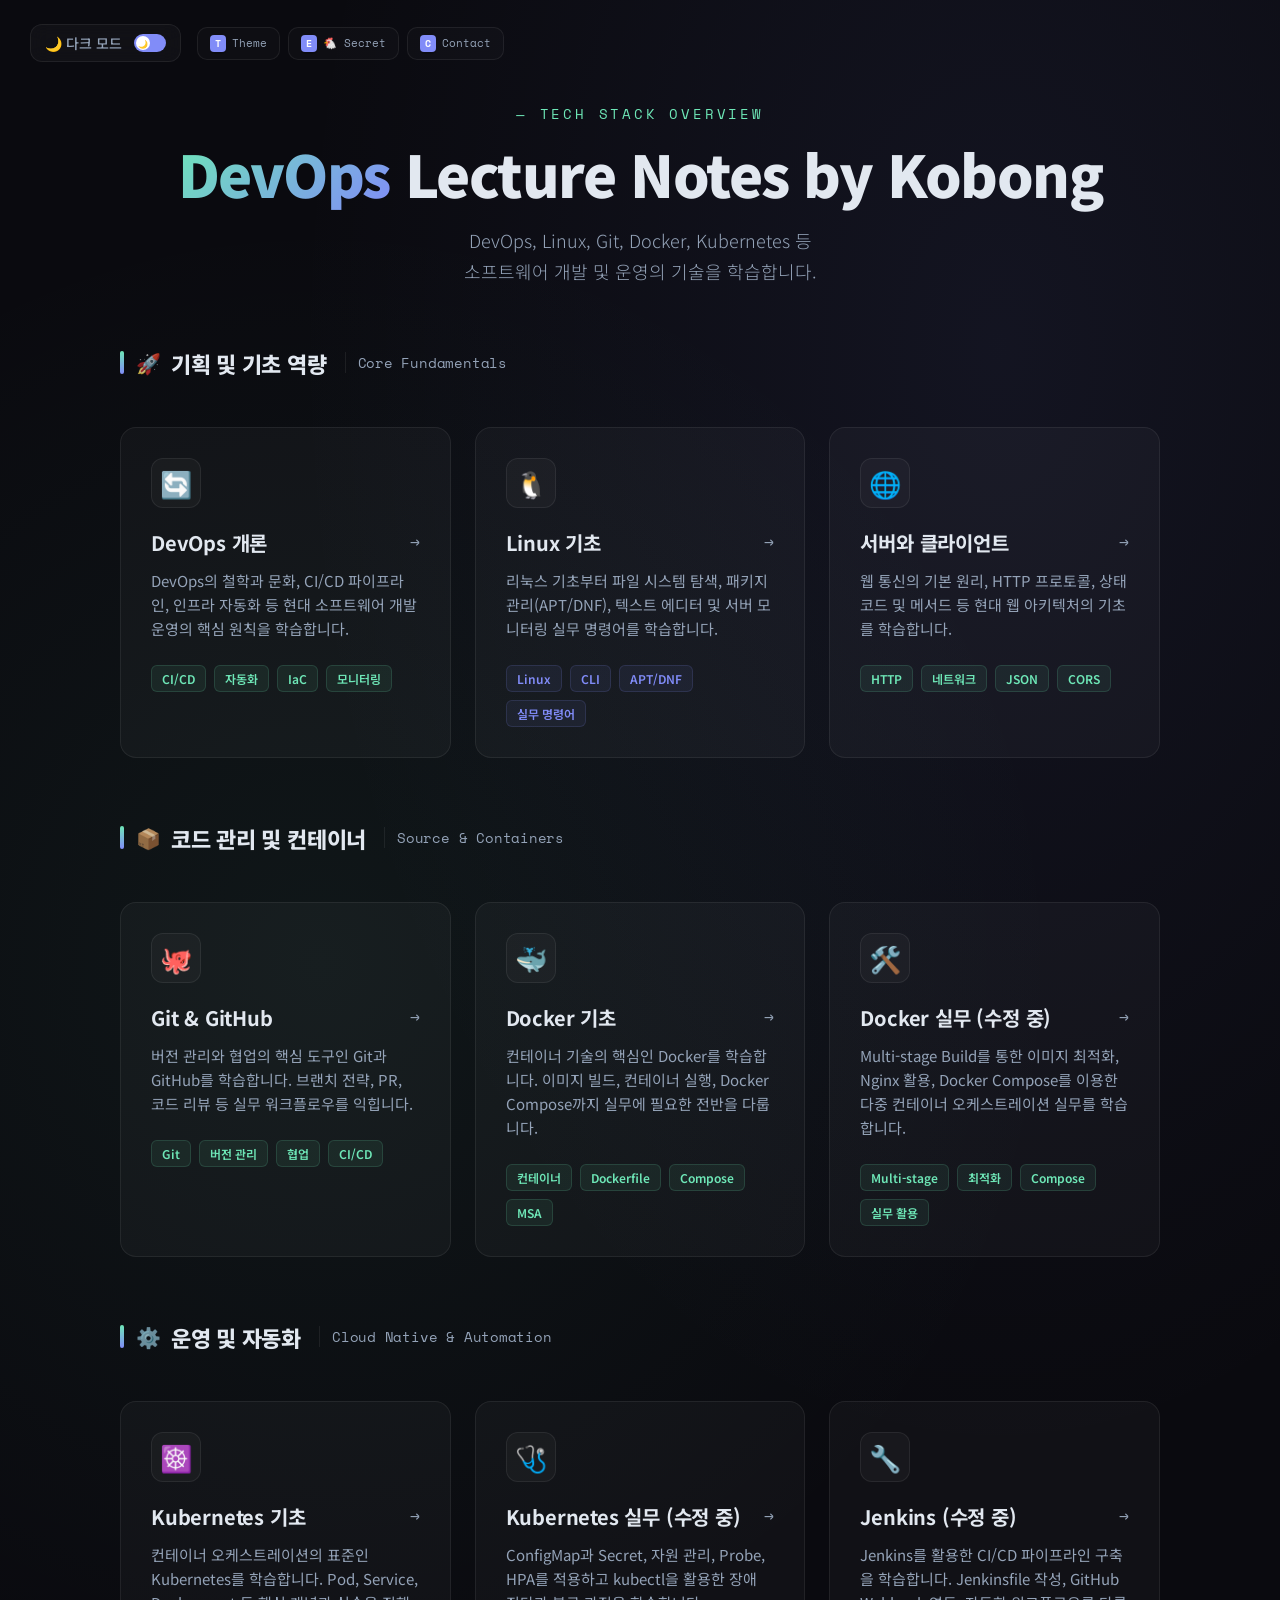
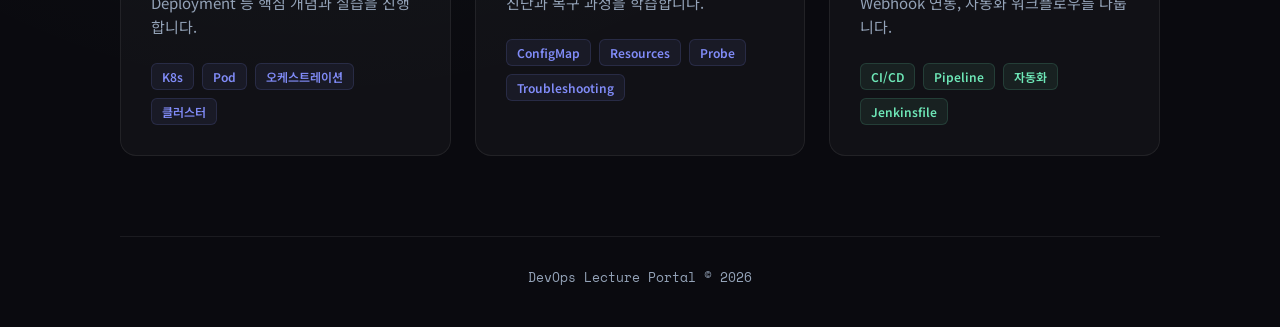
==== commit 6f640819: "add : kubernetes practice" ====
--- a/index.html
+++ b/index.html
@@ -848,6 +848,24 @@
                 </div>
             </a>
 
+            <!-- Kubernetes 실무 -->
+            <a href="lecture_note/kubernetes-practice.html" class="course-card course-kubernetes-practice" id="course-kubernetes-practice">
+                <div class="card-icon">🩺</div>
+                <div class="card-header">
+                    <span class="card-title">Kubernetes 실무 (수정 중)</span>
+                    <span class="card-arrow">→</span>
+                </div>
+                <p class="card-description">
+                    ConfigMap과 Secret, 자원 관리, Probe, HPA를 적용하고 kubectl을 활용한 장애 진단과 복구 과정을 학습합니다.
+                </p>
+                <div class="card-tags">
+                    <span class="tag">ConfigMap</span>
+                    <span class="tag">Resources</span>
+                    <span class="tag">Probe</span>
+                    <span class="tag">Troubleshooting</span>
+                </div>
+            </a>
+
             <!-- Jenkins -->
             <a href="lecture_note/jenkins.html" class="course-card course-jenkins" id="course-jenkins">
                 <div class="card-icon">🔧</div>
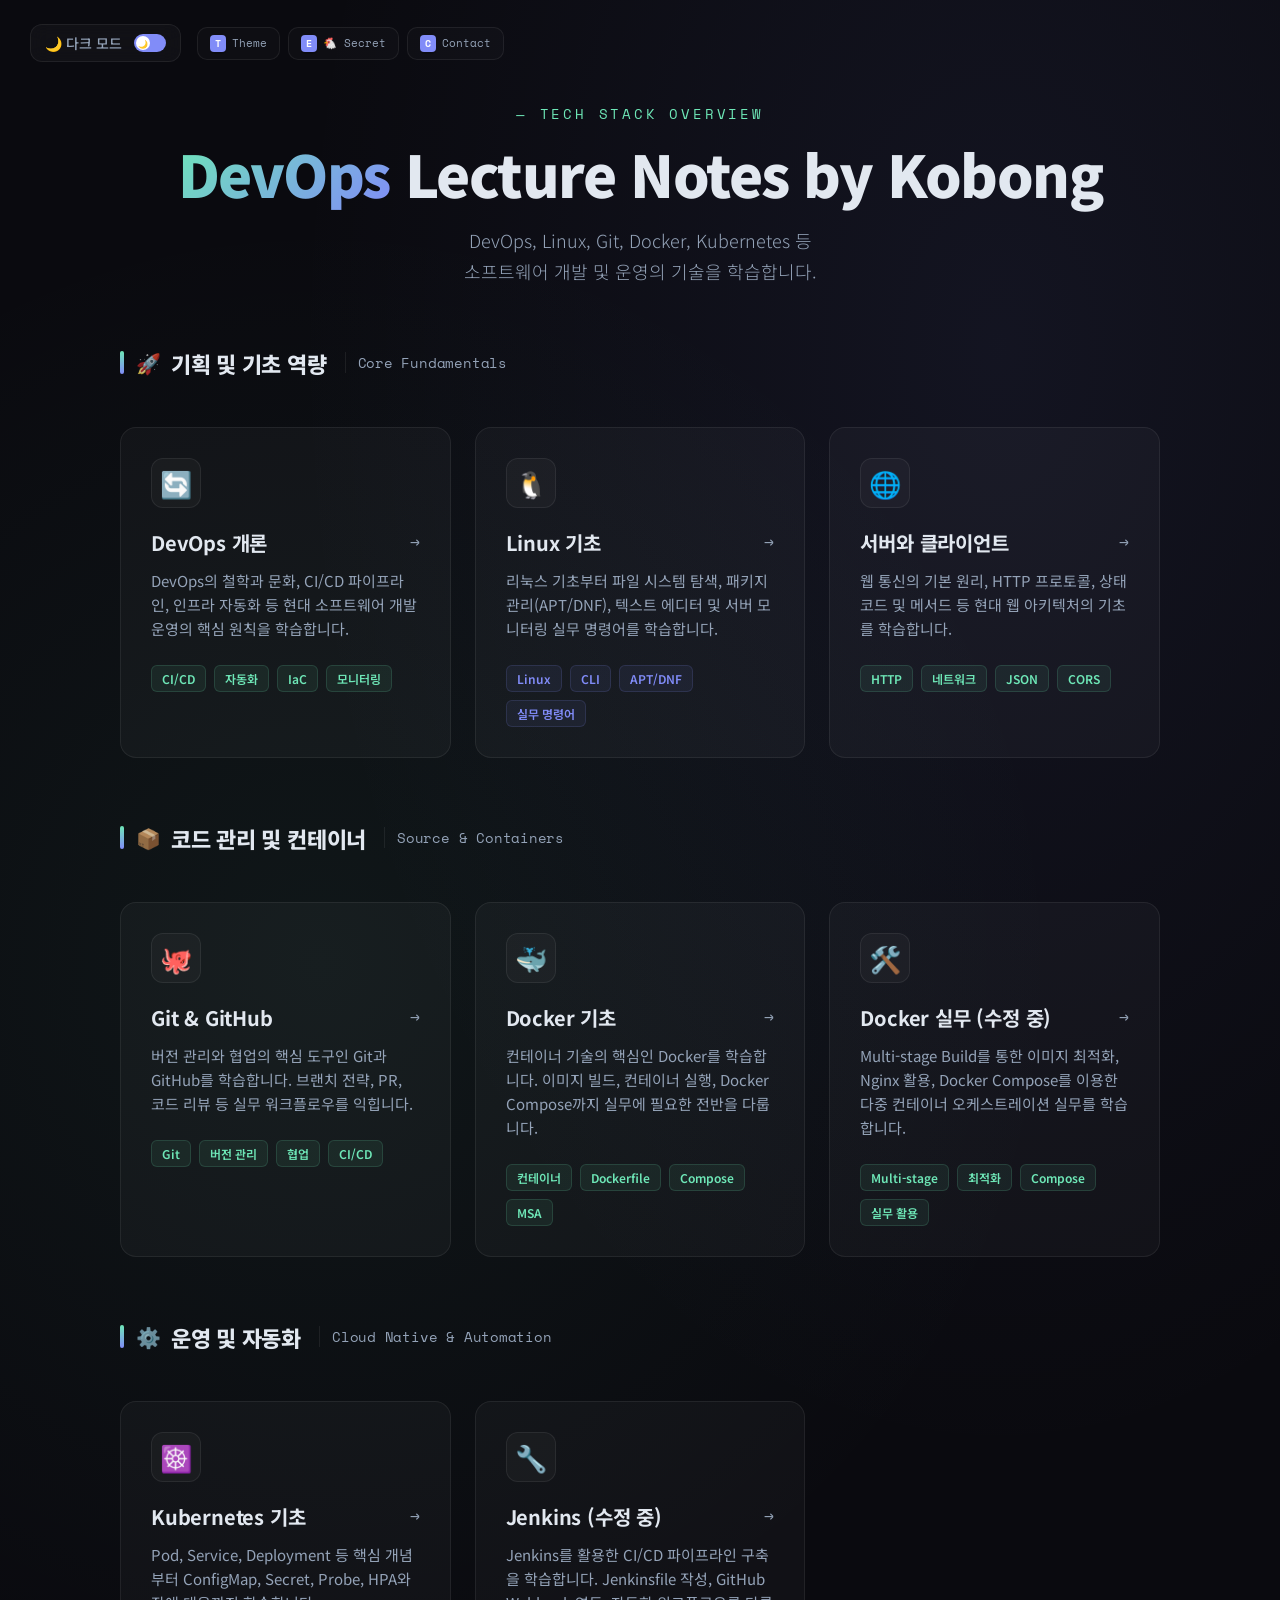
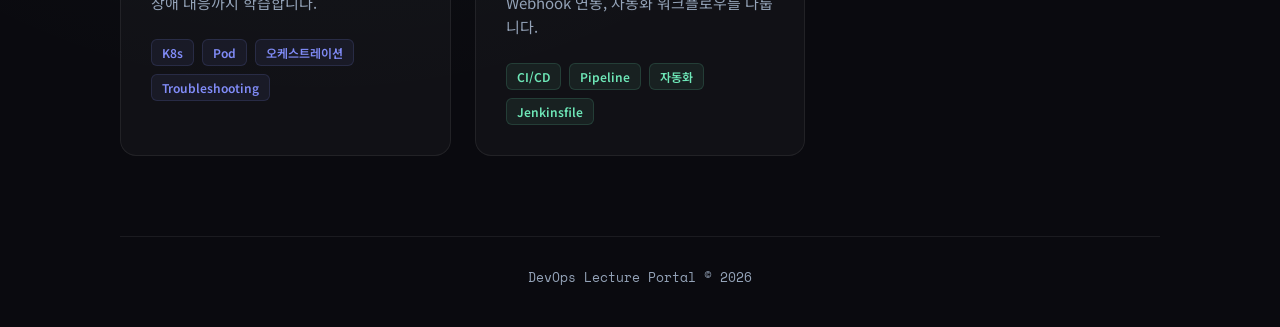
==== commit 4ab3665d: "feat: merge Kubernetes fundamentals and practice" ====
--- a/index.html
+++ b/index.html
@@ -838,30 +838,12 @@
                     <span class="card-arrow">→</span>
                 </div>
                 <p class="card-description">
-                    컨테이너 오케스트레이션의 표준인 Kubernetes를 학습합니다. Pod, Service, Deployment 등 핵심 개념과 실습을 진행합니다.
+                    Pod, Service, Deployment 등 핵심 개념부터 ConfigMap, Secret, Probe, HPA와 장애 대응까지 학습합니다.
                 </p>
                 <div class="card-tags">
                     <span class="tag">K8s</span>
                     <span class="tag">Pod</span>
                     <span class="tag">오케스트레이션</span>
-                    <span class="tag">클러스터</span>
-                </div>
-            </a>
-
-            <!-- Kubernetes 실무 -->
-            <a href="lecture_note/kubernetes-practice.html" class="course-card course-kubernetes-practice" id="course-kubernetes-practice">
-                <div class="card-icon">🩺</div>
-                <div class="card-header">
-                    <span class="card-title">Kubernetes 실무 (수정 중)</span>
-                    <span class="card-arrow">→</span>
-                </div>
-                <p class="card-description">
-                    ConfigMap과 Secret, 자원 관리, Probe, HPA를 적용하고 kubectl을 활용한 장애 진단과 복구 과정을 학습합니다.
-                </p>
-                <div class="card-tags">
-                    <span class="tag">ConfigMap</span>
-                    <span class="tag">Resources</span>
-                    <span class="tag">Probe</span>
                     <span class="tag">Troubleshooting</span>
                 </div>
             </a>
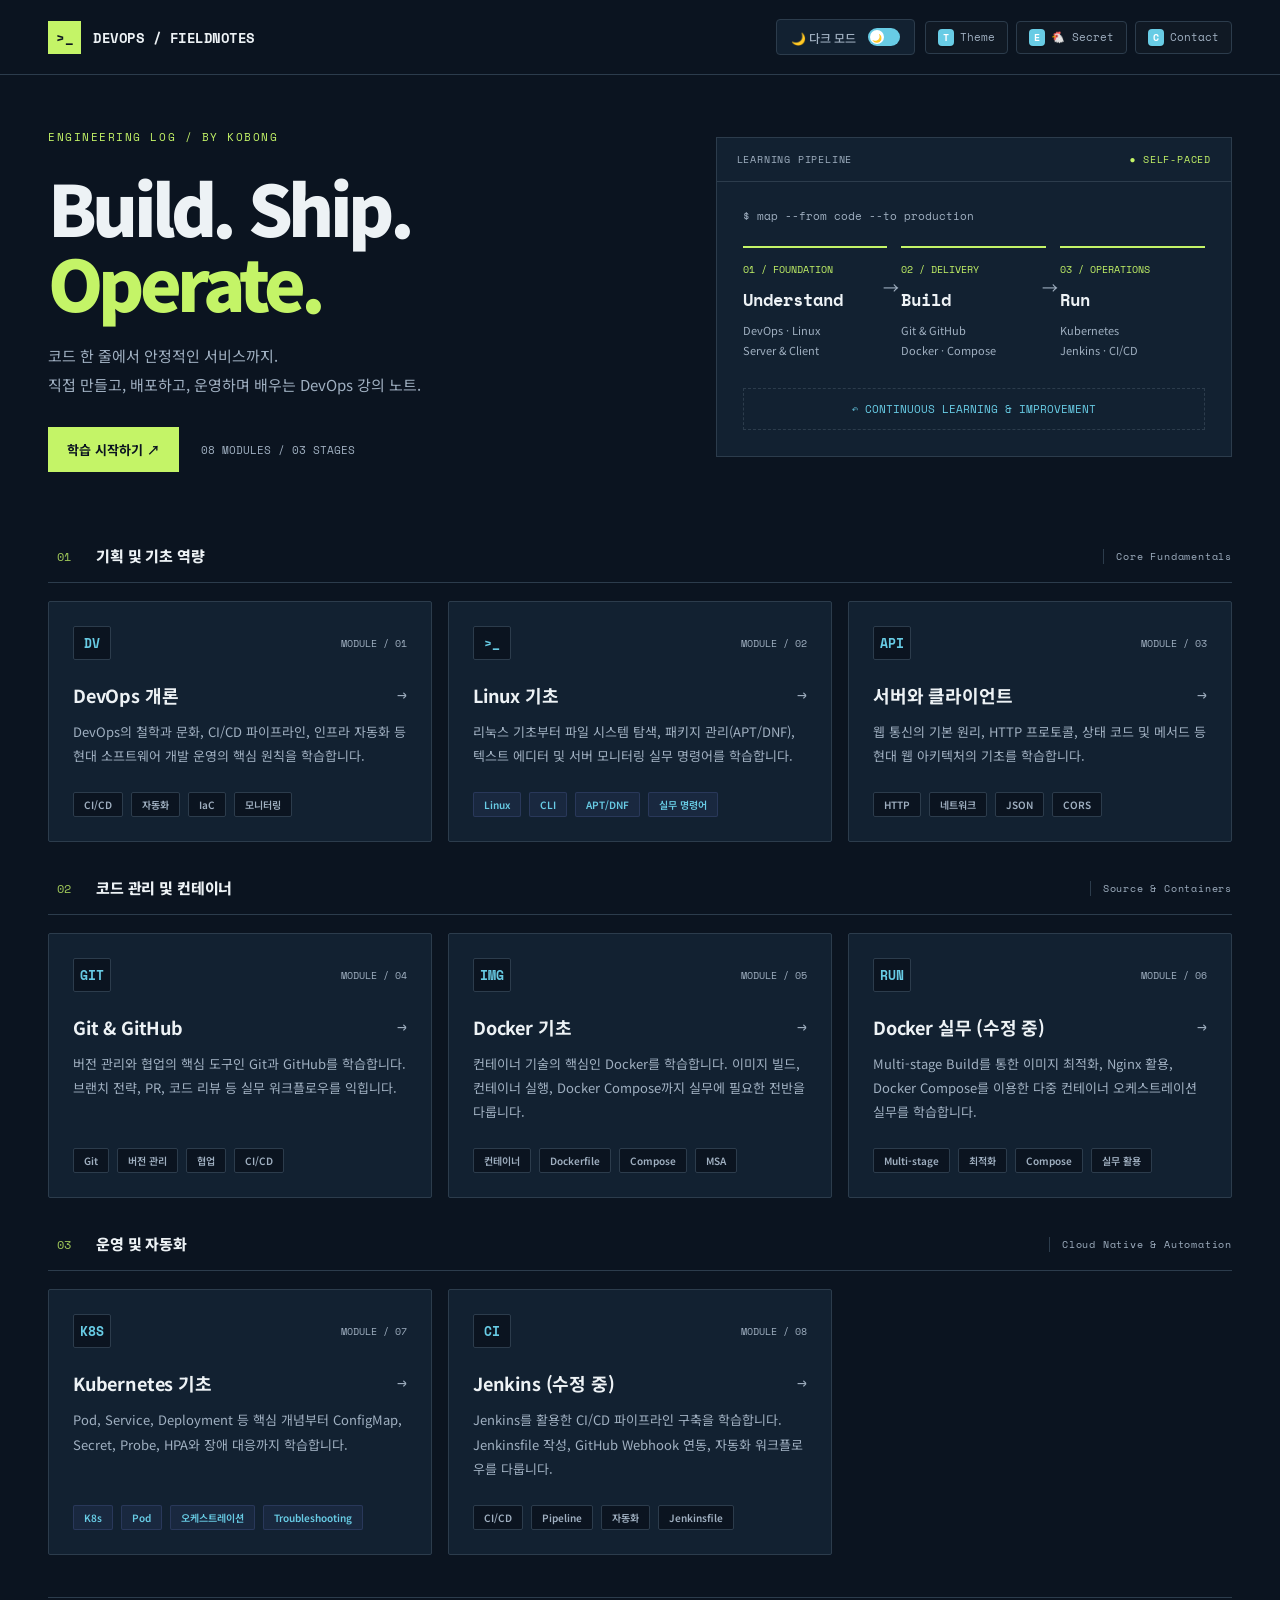
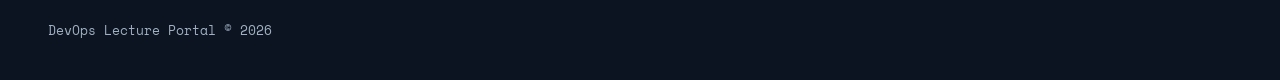
==== commit c277ea3c: "feat: refresh lecture design and expand DevOps Kubernetes lessons" ====
--- a/index.html
+++ b/index.html
@@ -635,13 +635,56 @@
             display: none;
             position: fixed;
             top: 0; left: 0; right: 0; bottom: 0;
-            background: rgba(0,0,0,0.85);
+            background: rgba(0,0,0,0.72);
+            backdrop-filter: blur(14px);
             z-index: 9999;
             justify-content: center;
             align-items: center;
             flex-direction: column;
         }
         #chicken-game-overlay.active { display: flex; }
+        #chicken-game-overlay { padding: 20px; overflow-y: auto; justify-content: flex-start; }
+        #chicken-game-overlay .chicken-hud { margin-top: auto; padding-top: 12px; }
+        #chicken-game-overlay canvas { width: min(800px, 100%); height: auto; flex-shrink: 0; margin-bottom: auto; }
+        #chicken-game-overlay.show-result canvas,
+        #chicken-game-overlay.show-result .chicken-hud { display: none; }
+        .chicken-panel[hidden] { display: none; }
+        .chicken-panel {
+            width: min(680px, 100%); margin: auto; padding: 32px;
+            background: radial-gradient(ellipse at top left, rgba(110,231,183,0.07), transparent 60%), var(--bg);
+            color: var(--text); border: 1px solid var(--border); border-radius: 20px;
+            box-shadow: 0 24px 80px rgba(0,0,0,0.25);
+        }
+        .chicken-eyebrow { font: 11px 'Space Mono', monospace; letter-spacing: 0.18em; color: var(--accent2); }
+        .chicken-result-heading { display: flex; justify-content: space-between; align-items: center; gap: 20px; padding: 18px 0 24px; border-bottom: 1px solid var(--border); }
+        .chicken-panel h2 { font-size: 26px; letter-spacing: -0.04em; }
+        .chicken-score { font: 36px 'Space Mono', monospace; color: var(--accent); white-space: nowrap; }
+        .chicken-score small { font: 13px 'Noto Sans KR', sans-serif; color: var(--text-muted); }
+        .chicken-panel p { color: var(--text-muted); font-size: 12px; line-height: 1.6; margin: 8px 0; }
+        .chicken-panel h3 { font: 13px 'Space Mono', monospace; letter-spacing: 0.12em; color: var(--accent2); margin-top: 24px; }
+        .chicken-panel table { width: 100%; border-collapse: collapse; margin-top: 10px; font-size: 13px; }
+        .chicken-panel th, .chicken-panel td { padding: 7px 10px; text-align: left; border-bottom: 1px solid var(--border); }
+        .chicken-panel th { color: var(--text-muted); font-size: 11px; font-weight: 500; }
+        .chicken-panel td:first-child { width: 56px; font-family: 'Space Mono', monospace; color: var(--text-muted); }
+        .chicken-panel tbody tr:first-child { background: var(--card-bg); color: var(--accent); }
+        .chicken-panel td:nth-child(2) { overflow-wrap: anywhere; }
+        .chicken-panel th:last-child, .chicken-panel td:last-child { text-align: right; }
+        #chicken-score-form { margin-top: 20px; }
+        #chicken-score-form label { display: block; font-size: 12px; color: var(--text-muted); margin-bottom: 8px; }
+        .chicken-actions { display: grid; grid-template-columns: 1fr 1fr; gap: 12px; margin-top: 24px; }
+        .chicken-panel input { width: 100%; padding: 12px 14px; border: 1px solid var(--border); border-radius: 10px; background: var(--card-bg); color: var(--text); font: inherit; font-size: 14px; }
+        .chicken-panel input::placeholder { color: var(--text-muted); }
+        .chicken-panel button { padding: 13px 18px; border: 1px solid var(--border); border-radius: 10px; background: var(--card-bg); color: var(--text); font: inherit; font-size: 14px; cursor: pointer; transition: background 0.2s; }
+        .chicken-panel button:hover { background: var(--card-hover-bg); }
+        #chicken-restart { background: var(--accent); color: var(--bg); font-weight: 700; }
+        #chicken-restart:hover { filter: brightness(0.92); }
+        .chicken-panel :focus-visible { outline: 2px solid var(--accent); outline-offset: 3px; }
+        #chicken-score-status:empty { display: none; }
+        @media (max-width: 480px) {
+            .chicken-panel { padding: 22px; border-radius: 16px; }
+            .chicken-panel h2 { font-size: 22px; }
+            .chicken-score { font-size: 30px; }
+        }
         #chicken-game-overlay canvas {
             border: 2px solid var(--accent);
             border-radius: 8px;
@@ -673,48 +716,68 @@
         .courses-grid > *:nth-child(12) { animation-delay: 0.65s; }
         .courses-grid > *:nth-child(13) { animation-delay: 0.7s; }
     </style>
+<script defer src="assets/analytics-config.js"></script>
+<script defer src="assets/analytics.js"></script>
+<link rel="stylesheet" href="assets/devops-design.css">
+<link rel="icon" type="image/svg+xml" href="assets/favicon.svg">
 </head>
-<body>
+<body class="portal">
     
     <div class="top-bar">
+        <a class="ops-brand" href="index.html" aria-label="DevOps Fieldnotes 홈"><span class="ops-mark">&gt;_</span> DEVOPS / FIELDNOTES</a>
         <div class="nav-controls">
-            <div class="theme-toggle" onclick="toggleTheme()">
+            <button type="button" class="theme-toggle" onclick="toggleTheme()">
                 <span class="theme-label" id="themeLabel">🌙 다크 모드</span>
-                <div class="toggle-track"><div class="toggle-thumb">🌙</div></div>
-            </div>
+                <span class="toggle-track"><span class="toggle-thumb">🌙</span></span>
+            </button>
             <div class="top-shortcuts">
-                <div class="shortcut-item" onclick="toggleTheme()">
+                <button type="button" class="shortcut-item" onclick="toggleTheme()">
                     <span class="shortcut-key">T</span> Theme
-                </div>
-                <div class="shortcut-item" onclick="startChickenGame()">
+                </button>
+                <button type="button" class="shortcut-item" onclick="startChickenGame()">
                     <span class="shortcut-key">E</span> 🐔 Secret
-                </div>
-                <div class="shortcut-item" onclick="openContactModal()">
+                </button>
+                <button type="button" class="shortcut-item" onclick="openContactModal()">
                     <span class="shortcut-key">C</span> Contact
-                </div>
+                </button>
             </div>
         </div>
     </div>
 
     <div class="container">
         <!-- Hero -->
-        <div class="hero">
-            <div class="hero-badge">— Tech Stack Overview</div>
-            <h1><em>DevOps</em> Lecture Notes by Kobong</h1>
-            <p>DevOps, Linux, Git, Docker, Kubernetes 등<br>소프트웨어 개발 및 운영의 기술을 학습합니다.</p>
-        </div>
+        <section class="hero" aria-label="DevOps 학습 소개">
+            <div class="hero-copy">
+                <div class="hero-badge">ENGINEERING LOG / BY KOBONG</div>
+                <h1>Build. Ship.<br><em>Operate.</em></h1>
+                <p>코드 한 줄에서 안정적인 서비스까지.<br>직접 만들고, 배포하고, 운영하며 배우는 DevOps 강의 노트.</p>
+                <div class="hero-actions"><a class="start-link" href="lecture_note/devops.html">학습 시작하기 ↗</a><span class="hero-meta">08 MODULES / 03 STAGES</span></div>
+            </div>
+            <div class="pipeline" aria-label="기초, 빌드, 운영으로 이어지는 학습 경로">
+                <div class="pipeline-head"><span>LEARNING PIPELINE</span><span>● SELF-PACED</span></div>
+                <div class="pipeline-body">
+                    <div class="pipeline-caption">$ map --from code --to production</div>
+                    <div class="pipeline-stages">
+                        <div class="pipeline-stage"><small>01 / FOUNDATION</small><strong>Understand</strong><span>DevOps · Linux<br>Server &amp; Client</span></div>
+                        <div class="pipeline-stage"><small>02 / DELIVERY</small><strong>Build</strong><span>Git &amp; GitHub<br>Docker · Compose</span></div>
+                        <div class="pipeline-stage"><small>03 / OPERATIONS</small><strong>Run</strong><span>Kubernetes<br>Jenkins · CI/CD</span></div>
+                    </div>
+                    <div class="pipeline-foot">↶ CONTINUOUS LEARNING &amp; IMPROVEMENT</div>
+                </div>
+            </div>
+        </section>
 
         <!-- Course Cards -->
         <div class="courses-grid">
 
             <!-- Section 1: Intro & Basics -->
             <div class="section-header">
-                <h2><span class="emoji">🚀</span> 기획 및 기초 역량 <span class="subtitle">Core Fundamentals</span></h2>
+                <h2><span class="emoji">01</span><span class="section-title">기획 및 기초 역량</span><span class="subtitle">Core Fundamentals</span></h2>
             </div>
 
             <!-- DevOps -->
             <a href="lecture_note/devops.html" class="course-card course-devops" id="course-devops">
-                <div class="card-icon">🔄</div>
+                <div class="card-icon" aria-hidden="true">DV</div>
                 <div class="card-header">
                     <span class="card-title">DevOps 개론</span>
                     <span class="card-arrow">→</span>
@@ -732,7 +795,7 @@
 
             <!-- Linux 기초 -->
             <a href="lecture_note/linux.html" class="course-card course-linux-basic" id="course-linux-basic">
-                <div class="card-icon">🐧</div>
+                <div class="card-icon" aria-hidden="true">>_</div>
                 <div class="card-header">
                     <span class="card-title">Linux 기초</span>
                     <span class="card-arrow">→</span>
@@ -750,7 +813,7 @@
 
             <!-- Server & Client -->
             <a href="lecture_note/server-client.html" class="course-card course-server-client" id="course-server-client">
-                <div class="card-icon">🌐</div>
+                <div class="card-icon" aria-hidden="true">API</div>
                 <div class="card-header">
                     <span class="card-title">서버와 클라이언트</span>
                     <span class="card-arrow">→</span>
@@ -768,12 +831,12 @@
 
             <!-- Section 2: Code & Containers -->
             <div class="section-header">
-                <h2><span class="emoji">📦</span> 코드 관리 및 컨테이너 <span class="subtitle">Source & Containers</span></h2>
+                <h2><span class="emoji">02</span><span class="section-title">코드 관리 및 컨테이너</span><span class="subtitle">Source & Containers</span></h2>
             </div>
 
             <!-- GitHub -->
             <a href="lecture_note/github.html" class="course-card course-github" id="course-github">
-                <div class="card-icon">🐙</div>
+                <div class="card-icon" aria-hidden="true">GIT</div>
                 <div class="card-header">
                     <span class="card-title">Git & GitHub</span>
                     <span class="card-arrow">→</span>
@@ -791,7 +854,7 @@
 
             <!-- Docker -->
             <a href="lecture_note/docker-intro.html" class="course-card course-docker" id="course-docker">
-                <div class="card-icon">🐳</div>
+                <div class="card-icon" aria-hidden="true">IMG</div>
                 <div class="card-header">
                     <span class="card-title">Docker 기초</span>
                     <span class="card-arrow">→</span>
@@ -809,7 +872,7 @@
             
             <!-- Docker 실무 -->
             <a href="lecture_note/docker-practice.html" class="course-card course-docker-practice" id="course-docker-practice">
-                <div class="card-icon">🛠️</div>
+                <div class="card-icon" aria-hidden="true">RUN</div>
                 <div class="card-header">
                     <span class="card-title">Docker 실무 (수정 중)</span>
                     <span class="card-arrow">→</span>
@@ -827,12 +890,12 @@
 
             <!-- Section 3: Orchestration & Automation -->
             <div class="section-header">
-                <h2><span class="emoji">⚙️</span> 운영 및 자동화 <span class="subtitle">Cloud Native & Automation</span></h2>
+                <h2><span class="emoji">03</span><span class="section-title">운영 및 자동화</span><span class="subtitle">Cloud Native & Automation</span></h2>
             </div>
 
             <!-- Kubernetes -->
             <a href="lecture_note/kubernetes.html" class="course-card course-kubernetes" id="course-kubernetes">
-                <div class="card-icon">☸️</div>
+                <div class="card-icon" aria-hidden="true">K8S</div>
                 <div class="card-header">
                     <span class="card-title">Kubernetes 기초</span>
                     <span class="card-arrow">→</span>
@@ -850,7 +913,7 @@
 
             <!-- Jenkins -->
             <a href="lecture_note/jenkins.html" class="course-card course-jenkins" id="course-jenkins">
-                <div class="card-icon">🔧</div>
+                <div class="card-icon" aria-hidden="true">CI</div>
                 <div class="card-header">
                     <span class="card-title">Jenkins (수정 중)</span>
                     <span class="card-arrow">→</span>
@@ -879,6 +942,31 @@
     <div id="chicken-game-overlay">
         <div class="chicken-hud">Press SPACE or UP to jump &middot; ESC to quit</div>
         <canvas id="chicken-canvas" width="800" height="250"></canvas>
+        <section id="chicken-result" class="chicken-panel" aria-label="치킨 점프 결과와 순위판" hidden>
+            <div>
+                <div class="chicken-eyebrow">CHICKEN JUMP / RESULT</div>
+                <div class="chicken-result-heading">
+                    <h2>이번 도전의 기록</h2>
+                    <div class="chicken-score"><span id="chicken-final-score">0</span> <small>점</small></div>
+                </div>
+                <form id="chicken-score-form">
+                    <label for="chicken-player-name">순위판에 남길 이름</label>
+                    <input id="chicken-player-name" name="player" maxlength="20" autocomplete="off" placeholder="이름을 입력하세요 (선택)" aria-describedby="chicken-name-hint">
+                    <p id="chicken-name-hint">이름을 입력하면 다시하기·나가기 선택 시 기록이 저장됩니다. Enter로 먼저 등록할 수도 있습니다.</p>
+                </form>
+            </div>
+            <h3>TOP 10</h3>
+            <p id="chicken-storage-note">이 브라우저의 기록 · 동점은 먼저 등록한 순서</p>
+            <p id="chicken-score-status" role="status" aria-live="polite"></p>
+            <table>
+                <thead><tr><th scope="col">순위</th><th scope="col">이름</th><th scope="col">점수</th></tr></thead>
+                <tbody id="chicken-ranking"></tbody>
+            </table>
+            <div class="chicken-actions">
+                <button id="chicken-restart" type="button">다시하기</button>
+                <button id="chicken-close" type="button">나가기</button>
+            </div>
+        </section>
     </div>
 
     <div class="contact-overlay" id="contactOverlay" aria-hidden="true">
@@ -930,6 +1018,7 @@
 
         // Keyboard Shortcut for Theme Toggle
         document.addEventListener('keydown', e => {
+            if (e.target.closest('input, textarea, [contenteditable="true"]')) return;
             if (e.key === 't' || e.key === 'T') {
                 toggleTheme();
             }
@@ -1005,6 +1094,85 @@
             const ctx     = canvas.getContext('2d');
             let gameRunning = false;
             let animFrame   = null;
+            const result = document.getElementById('chicken-result');
+            const scoreForm = document.getElementById('chicken-score-form');
+            const playerName = document.getElementById('chicken-player-name');
+            const scoreStatus = document.getElementById('chicken-score-status');
+            const ranking = document.getElementById('chicken-ranking');
+            const STORAGE_KEY = 'lecture-devops:chicken-top10:v1';
+            let records = [];
+            let submitted = false;
+            let finalScore = 0;
+            let previousFocus = null;
+
+            function loadRecords() {
+                try {
+                    const stored = JSON.parse(localStorage.getItem(STORAGE_KEY) || '[]');
+                    if (!Array.isArray(stored)) throw new Error('Invalid records');
+                    records = stored.filter(row => row && typeof row.name === 'string' && row.name.trim() && row.name.length <= 20 && Number.isSafeInteger(row.score) && row.score >= 0)
+                        .sort((a, b) => b.score - a.score).slice(0, 10);
+                } catch {
+                    scoreStatus.textContent = '저장된 기록을 읽을 수 없어 이번 실행의 기록만 표시합니다.';
+                }
+            }
+
+            function renderRanking() {
+                ranking.replaceChildren();
+                for (let i = 0; i < 10; i++) {
+                    const row = document.createElement('tr');
+                    const record = records[i];
+                    [String(i + 1), record ? record.name : '—', record ? String(record.score) : '—'].forEach(value => {
+                        const cell = document.createElement('td');
+                        cell.textContent = value;
+                        row.appendChild(cell);
+                    });
+                    ranking.appendChild(row);
+                }
+            }
+
+            function showResult() {
+                finalScore = Math.floor(score / 5);
+                document.getElementById('chicken-final-score').textContent = finalScore;
+                result.hidden = false;
+                overlay.classList.add('show-result');
+                playerName.focus();
+            }
+
+            function saveRecord() {
+                if (!gameOver || submitted) return;
+                const name = playerName.value.trim();
+                if (!name) {
+                    scoreStatus.textContent = '공백을 제외한 이름을 입력해 주세요.';
+                    playerName.focus();
+                    return;
+                }
+                loadRecords();
+                const entry = { name: name.slice(0, 20), score: finalScore };
+                records = [...records, entry].sort((a, b) => b.score - a.score).slice(0, 10);
+                const place = records.indexOf(entry) + 1;
+                scoreStatus.textContent = place ? `${name}님, ${place}위로 등록되었습니다!` : '이번 점수는 TOP 10에 들지 못했습니다. 다시 도전해 보세요!';
+                try {
+                    localStorage.setItem(STORAGE_KEY, JSON.stringify(records));
+                } catch {
+                    scoreStatus.textContent += ' 브라우저 저장이 불가능하여 페이지를 닫으면 기록이 사라집니다.';
+                }
+                submitted = true;
+                playerName.disabled = true;
+                renderRanking();
+                document.getElementById('chicken-restart').focus();
+            }
+            scoreForm.addEventListener('submit', function(e) {
+                e.preventDefault();
+                if (!e.isComposing) saveRecord();
+            });
+            document.getElementById('chicken-restart').addEventListener('click', () => {
+                if (gameRunning && gameOver) {
+                    if (playerName.value.trim()) saveRecord();
+                    resetGame();
+                    loop();
+                }
+            });
+            document.getElementById('chicken-close').addEventListener('click', stopGame);
 
             // Game constants
             const GROUND_Y  = 200;
@@ -1017,6 +1185,13 @@
             let chicken, obstacles, score, gameSpeed, gameOver, clouds;
 
             function resetGame() {
+                result.hidden = true;
+                overlay.classList.remove('show-result');
+                submitted = false;
+                playerName.disabled = false;
+                playerName.value = '';
+                scoreStatus.textContent = '';
+                if (overlay.contains(document.activeElement)) document.activeElement.blur();
                 chicken = { x: 60, y: GROUND_Y, w: 30, h: 36, vy: 0, grounded: true, frame: 0 };
                 obstacles = [];
                 clouds = [];
@@ -1252,7 +1427,9 @@
                     ctx.textAlign = 'center';
                     ctx.fillText('GAME OVER', canvas.width / 2, 100);
                     ctx.font = '16px "Space Mono", monospace';
-                    ctx.fillText('Press SPACE to restart', canvas.width / 2, 135);
+                    ctx.fillText('Enter your name below', canvas.width / 2, 135);
+                    showResult();
+                    return;
                 }
 
                 animFrame = requestAnimationFrame(loop);
@@ -1261,17 +1438,22 @@
             function startGame() {
                 if (gameRunning) return;
                 gameRunning = true;
+                previousFocus = document.activeElement;
                 overlay.classList.add('active');
                 resetGame();
+                loadRecords();
+                renderRanking();
                 loop();
             }
 
             window.startChickenGame = startGame;
 
             function stopGame() {
+                if (gameOver && playerName.value.trim()) saveRecord();
                 gameRunning = false;
                 overlay.classList.remove('active');
                 if (animFrame) cancelAnimationFrame(animFrame);
+                if (previousFocus) previousFocus.focus();
             }
 
             document.addEventListener('keydown', function(e) {
@@ -1286,20 +1468,23 @@
 
                 if (!gameRunning) return;
 
+                if (e.key === 'Escape') {
+                    e.preventDefault();
+                    e.stopImmediatePropagation();
+                    stopGame();
+                    return;
+                }
+                // Let the name form and buttons handle text, IME, Enter, Space and Tab.
+                if (gameOver || e.key === 'Tab' || e.target.closest('button, input')) {
+                    e.stopPropagation();
+                    return;
+                }
+
                 // Prevent page interactions while game is active
                 e.preventDefault();
                 e.stopPropagation();
 
-                if (e.key === 'Escape') {
-                    stopGame();
-                    return;
-                }
-
                 if (e.key === ' ' || e.key === 'ArrowUp') {
-                    if (gameOver) {
-                        resetGame();
-                        return;
-                    }
                     if (chicken.grounded) {
                         chicken.vy = JUMP_FORCE;
                         chicken.grounded = false;
@@ -1308,6 +1493,5 @@
             }, true);
         })();
     </script>
-<script defer src='https://static.cloudflareinsights.com/beacon.min.js' data-cf-beacon='{"token": "403d66d8aa9e4d8e9c2370d257f0c9b6"}'></script>
 </body>
 </html>
--- a/assets/devops-design.css
+++ b/assets/devops-design.css
@@ -0,0 +1,125 @@
+/* Shared visual system: DevOps Fieldnotes / infrastructure blueprint. */
+:root {
+  --bg: #0b1420; --sidebar-bg: #101d2b; --accent: #c4f467;
+  --accent2: #68cce5; --accent3: #ffb66c; --text: #edf2f5;
+  --text-muted: #a0b0c1; --border: #2c3c4c; --card-bg: #122131;
+  --card-hover-bg: #192e40; --toc-hover: #1a3040; --toc-active: #24372a;
+  --stat-bg: #142536; --bar-track: #283b49; --kbd-bg: #243748;
+  --nav-bg: #162737; --code-bg: #080f18; --code-text: #e1edf3;
+  --highlight-bg: #182b27; --highlight-border: #668544;
+  --table-header: #1a3040; --table-row-alt: #122332; --table-border: #344657;
+  --shadow: none;
+}
+html.light {
+  --bg: #eef2f3; --sidebar-bg: #e2e9ec; --accent: #426719;
+  --accent2: #146b87; --accent3: #9c4c10; --text: #142b3d;
+  --text-muted: #526575; --border: #bdccd3; --card-bg: #f9fbfc;
+  --card-hover-bg: #fff; --toc-hover: #d4e1e7; --toc-active: #dce8cc;
+  --stat-bg: #e4ecef; --bar-track: #c5d2d9; --kbd-bg: #d5e0e5;
+  --nav-bg: #f9fbfc; --highlight-bg: #e4ecd9; --highlight-border: #819c60;
+  --table-header: #dce7ec; --table-row-alt: #eaf0f3; --table-border: #bacbd3;
+  --shadow: none;
+}
+body, html.light body {
+  background: var(--bg);
+}
+button, a, [role=button] { -webkit-tap-highlight-color: transparent; }
+:focus-visible { outline: 2px solid var(--accent2); outline-offset: 4px; }
+button { font: inherit; color: inherit; }
+.theme-toggle, .shortcut-item, .home-btn, .nav-btn, .menu-toggle, .meta-chip, .contact-modal, .contact-item { border-radius: 4px; }
+.theme-toggle, .shortcut-item { backdrop-filter: none; }
+.toggle-track, html.light .toggle-track { background: var(--accent2); }
+.portal .container { max-width: 1320px; padding: 122px 48px 40px; }
+.portal .top-bar { padding: 19px 48px; border-bottom: 1px solid var(--border); background: var(--bg); gap: 24px; }
+.ops-brand { display:flex; align-items:center; gap:12px; text-decoration:none; color:var(--text); font:700 14px 'Space Mono',monospace; letter-spacing:-.5px; }
+.ops-mark { background:var(--accent); color:var(--bg); padding:6px 8px; font-weight:700; }
+.portal .nav-controls { gap:10px; }
+.portal .theme-label { font-size:12px; }
+.portal .hero { display:grid; grid-template-columns:1.2fr 1fr; text-align:left; gap:48px; align-items:center; margin-bottom:54px; }
+.portal .hero-badge { font-size:11px; letter-spacing:.14em; margin-bottom:24px; }
+.portal .hero h1 { font-size:clamp(44px,5.5vw,76px); line-height:1.06; letter-spacing:-.065em; margin-bottom:24px; }
+.portal .hero h1 em, .slide-home h1 em { background:none; -webkit-text-fill-color:var(--accent); color:var(--accent); }
+.portal .hero p { margin:0; font-size:15px; line-height:1.9; font-weight:400; }
+.hero-actions { display:flex; align-items:center; gap:22px; margin-top:28px; flex-wrap:wrap; }
+.start-link { padding:12px 18px; background:var(--accent); color:var(--bg); font-size:13px; font-weight:700; text-decoration:none; border:1px solid var(--accent); }
+.hero-meta { font:11px 'Space Mono',monospace; color:var(--text-muted); }
+.pipeline { background:var(--card-bg); border:1px solid var(--border); position:relative; }
+.pipeline-head { padding:14px 20px; border-bottom:1px solid var(--border); display:flex; justify-content:space-between; font:10px 'Space Mono',monospace; color:var(--text-muted); letter-spacing:.08em; }
+.pipeline-head span:last-child { color:var(--accent); }
+.pipeline-body { padding:26px; }
+.pipeline-caption { color:var(--text-muted); font:11px 'Space Mono',monospace; margin-bottom:22px; }
+.pipeline-stages { display:grid; grid-template-columns:repeat(3,1fr); gap:14px; }
+.pipeline-stage { border-top:2px solid var(--accent); padding-top:14px; position:relative; }
+.pipeline-stage:not(:last-child)::after { content:'→'; position:absolute; right:-12px; top:27px; color:var(--text-muted); }
+.pipeline-stage small { display:block; color:var(--accent); font:10px 'Space Mono',monospace; margin-bottom:10px; }
+.pipeline-stage strong { font:700 17px 'Space Mono',monospace; }
+.pipeline-stage span { display:block; color:var(--text-muted); font-size:11px; margin-top:9px; line-height:1.8; }
+.pipeline-foot { margin-top:27px; border:1px dashed var(--border); padding:12px; color:var(--accent2); font:11px 'Space Mono',monospace; text-align:center; }
+.portal .courses-grid { grid-template-columns:repeat(3,minmax(0,1fr)); gap:16px; counter-reset:module; }
+.portal .section-header { margin:18px 0 2px; padding:0 0 14px; border-bottom:1px solid var(--border); }
+.portal .section-header::before { display:none; }
+.portal .section-header h2 { width:100%; min-width:0; font-size:15px; display:grid; grid-template-columns:32px minmax(0,1fr) auto; gap:16px; align-items:center; }
+.portal .section-header h2 .emoji { font:12px 'Space Mono',monospace; color:var(--accent); text-align:center; }
+.portal .section-title { min-width:0; line-height:1.6; word-break:keep-all; overflow-wrap:anywhere; }
+.portal .section-header .subtitle { margin-left:auto; font:10px 'Space Mono',monospace; letter-spacing:.08em; color:var(--text-muted); }
+.portal .course-card { border-radius:2px; padding:24px; display:grid; grid-template-columns:38px minmax(0,1fr); grid-template-rows:auto auto 1fr auto; column-gap:12px; counter-increment:module; box-shadow:none; }
+.portal .course-card::after { content:'MODULE / 0' counter(module); position:static; grid-column:2; grid-row:1; align-self:start; justify-self:end; padding-top:10px; font:10px 'Space Mono',monospace; color:var(--text-muted); }
+.portal .card-icon { grid-column:1; grid-row:1; }
+.portal .card-header, .portal .card-description, .portal .card-tags { grid-column:1 / -1; min-width:0; }
+.portal .card-header { gap:12px; }
+.portal .course-card::before { display:none; }
+.portal .course-card:hover { transform:translateY(-3px); border-color:var(--accent2) !important; box-shadow:0 5px 0 var(--border); }
+.portal .card-icon, html.light .portal .card-icon { width:38px; height:34px; border-radius:2px; color:var(--accent2); font:700 13px 'Space Mono',monospace; background:var(--bg); margin-bottom:22px; }
+.portal .course-card:hover .card-icon { transform:none; background:var(--bg); border-color:var(--accent2); }
+.portal .card-title { font-size:18px; }
+.portal .card-description { font-size:13px; line-height:1.85; flex:1; }
+.portal .tag { border-radius:2px; background:var(--bg); color:var(--text-muted); border:1px solid var(--border); font-size:10px; }
+.portal .footer { border-top:1px solid var(--border); text-align:left; margin-top:42px; padding-top:22px; }
+#sidebar { border-top:3px solid var(--accent); }
+.sidebar-header { padding-top:26px; }
+.brand-icon { border-radius:3px; background:var(--toc-active); border:1px solid var(--border); color:var(--accent); font:700 13px 'Space Mono',monospace; }
+.brand-sub { color:var(--text-muted); letter-spacing:.08em; }
+.home-btn { border:1px solid var(--border); }
+.toc-chapter-title { border-bottom:1px solid var(--border); border-radius:0; }
+.toc-item { border-radius:0; }
+.toc-item.active { box-shadow:inset 3px 0 var(--accent); }
+.toc-item.active .toc-dot { box-shadow:none; }
+.progress-fill { background:var(--accent); }
+.slide { padding-bottom:100px; }
+.slide-home, html.light .slide-home { background:transparent; }
+.slide-home::before { content:'DEVOPS FIELDNOTES / LEARNING ENVIRONMENT'; position:absolute; top:28px; left:68px; right:40px; padding-bottom:16px; border-bottom:1px solid var(--border); color:var(--text-muted); font:10px 'Space Mono',monospace; letter-spacing:.12em; }
+.slide-home h1 { letter-spacing:-.045em; }
+.slide-home p.subtitle, html.light .slide-home p.subtitle { color:var(--text-muted); }
+.slide-label { border-left:3px solid var(--accent); padding-left:12px; }
+.slide h2::before { background:var(--accent); border-radius:0; }
+.highlight-box { border-radius:3px; border-left:3px solid var(--accent); }
+.code-block { border-radius:3px; border-color:var(--border); box-shadow:none; }
+.code-lang-tag {
+  background:#146b87;
+  color:#fff;
+  border:1px solid #146b87;
+  border-radius:3px 0 3px 0;
+  box-shadow:none;
+}
+.meta-chip { background:var(--card-bg); border-color:var(--border); }
+.deco-grid { opacity:.25; transform:rotate(-12deg); }
+.deco-cell { border-radius:0; border-color:var(--accent2); }
+.nav-btn { background:var(--nav-bg); border-color:var(--border); }
+@media(min-width:1600px) { .slide { padding-left:90px; padding-right:90px; } .slide-home::before { left:90px; } }
+@media(max-width:1000px) { .portal .hero { gap:26px; } .portal .container { padding-left:28px; padding-right:28px; } .portal .top-bar { padding-left:28px; padding-right:28px; } .portal .top-shortcuts { display:none; } .pipeline-body { padding:20px; } }
+@media(max-width:768px) {
+  .portal .container { padding:100px 20px 28px; } .portal .top-bar { padding:16px 20px; }
+  .portal .hero { grid-template-columns:1fr; gap:32px; margin-bottom:28px; }
+  .portal .hero h1 { font-size:54px; } .portal .courses-grid { grid-template-columns:repeat(2,minmax(0,1fr)); }
+  .portal .section-header .subtitle { display:none; } .portal .section-header h2 { grid-template-columns:32px minmax(0,1fr); } .ops-brand { font-size:12px; }
+  .slide-home::before { left:24px; top:65px; font-size:8px; } .slide-home { padding-top:120px; }
+}
+@media(max-width:480px) {
+  .portal .courses-grid { grid-template-columns:1fr; } .portal .hero h1 { font-size:46px; }
+  .portal .theme-toggle { padding:8px; } .portal .toggle-track { display:none; }
+  .portal .course-card { padding:22px; } .portal .hero-badge { font-size:10px; }
+  .slide-home::before { letter-spacing:0; right:16px; }
+}
+@media(prefers-reduced-motion:reduce) {
+  *, *::before, *::after { animation-duration:.01ms !important; animation-delay:0s !important; transition-duration:.01ms !important; scroll-behavior:auto !important; }
+}
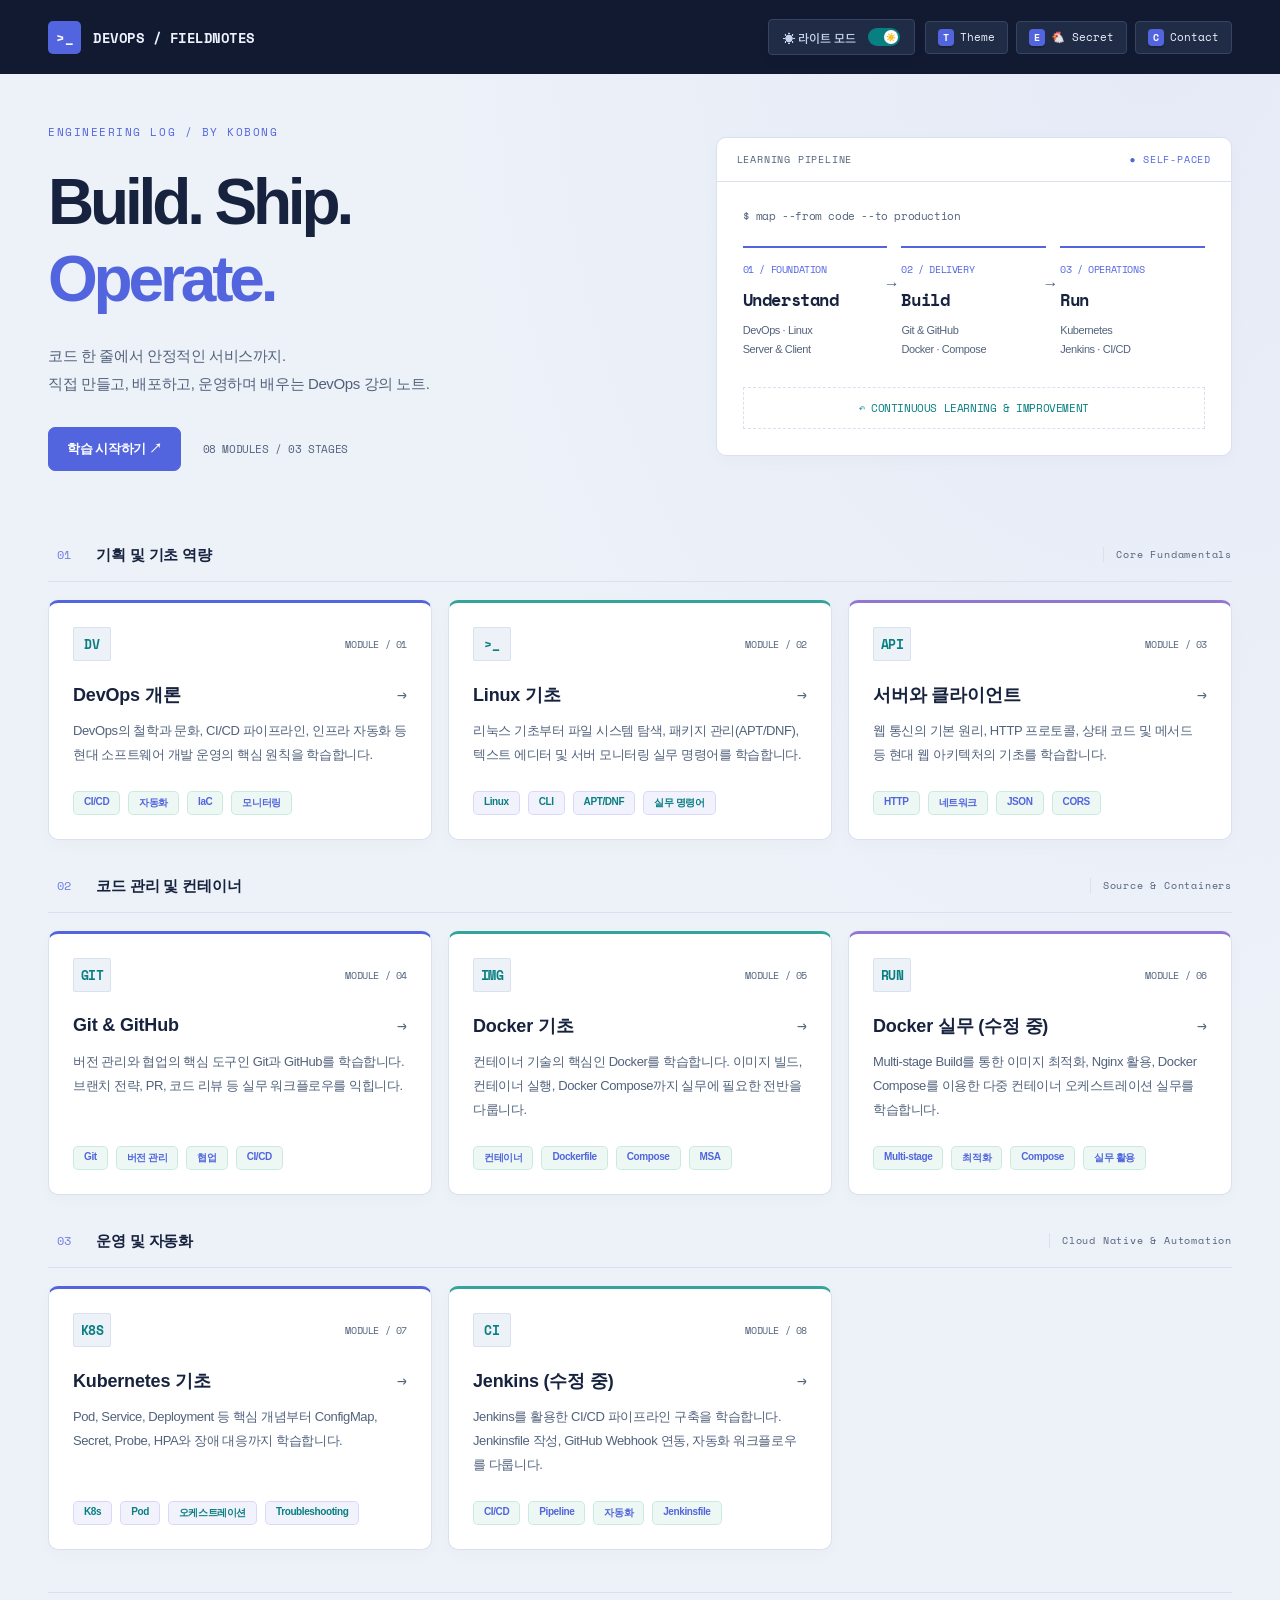
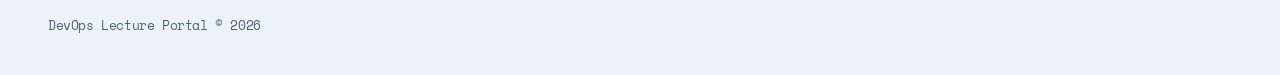
==== commit 37ab7974: "update UI" ====
--- a/index.html
+++ b/index.html
@@ -720,6 +720,7 @@
 <script defer src="assets/analytics.js"></script>
 <link rel="stylesheet" href="assets/devops-design.css">
 <link rel="icon" type="image/svg+xml" href="assets/favicon.svg">
+<link rel="stylesheet" href="assets/kobong-presentation.css">
 </head>
 <body class="portal">
     
@@ -991,7 +992,8 @@
 
     <script>
         // Theme Toggle Logic with localStorage persistence
-        let isDark = localStorage.getItem('devops-theme') !== 'light';
+        let isDark = false;
+  try { isDark = localStorage.getItem('devops-theme') === 'dark'; } catch {}
         const themeLabel = document.getElementById('themeLabel');
         const toggleThumb = document.querySelector('.toggle-thumb');
         const contactOverlay = document.getElementById('contactOverlay');
@@ -1010,7 +1012,7 @@
 
         function toggleTheme() {
             isDark = !isDark;
-            localStorage.setItem('devops-theme', isDark ? 'dark' : 'light');
+            try { localStorage.setItem('devops-theme', isDark ? 'dark' : 'light'); } catch {}
             applyTheme();
         }
 
--- a/assets/kobong-presentation.css
+++ b/assets/kobong-presentation.css
@@ -0,0 +1,83 @@
+/* Adapted from kobong-site-template/assets/theme.css for the existing lecture DOM.
+   Keep subject diagrams, code examples and modal markup intact. */
+:root,html.light {
+  --sidebar-w:264px; --bg:#edf1f8; --sidebar-bg:#111a30;
+  --accent:#5265de; --accent2:#087f80; --accent3:#8665bb;
+  --text:#17233e; --text-muted:#52627c; --border:#d9e0ef;
+  --card-bg:#fff; --card-hover-bg:#f8faff; --toc-hover:#24304b; --toc-active:#5265de;
+  --stat-bg:#e5eafa; --bar-track:#d9e0ef; --kbd-bg:#e5eafa; --nav-bg:#fff;
+  --code-bg:#142033; --code-text:#e7eefb; --highlight-bg:#e5eafa;
+  --highlight-border:#5265de; --table-header:#e5eafa; --table-row-alt:#f5f7fc;
+  --table-border:#d9e0ef; --shadow:0 5px 18px #17233e06;
+}
+html:not(.light) {
+  --bg:#111a2c; --text:#edf2ff; --text-muted:#aebcd4; --border:#35425e;
+  --card-bg:#1b2941; --card-hover-bg:#253650; --accent:#a7b3ff; --accent2:#78d6c8;
+  --accent3:#c6aff4; --stat-bg:#263650; --bar-track:#35425e; --kbd-bg:#263650;
+  --nav-bg:#1b2941; --highlight-bg:#263650; --table-header:#263650;
+  --table-row-alt:#17253b; --table-border:#35425e;
+}
+body,html.light body {background:radial-gradient(ellipse at 90% 0%,#5265de0d,transparent 45%),var(--bg);font-family:'Segoe UI','Malgun Gothic',sans-serif;letter-spacing:-.025em}
+button,select,input {font:inherit} :focus-visible {outline:3px solid var(--accent);outline-offset:4px}
+.kobong-skip {position:fixed;top:-100px;left:20px;padding:12px;background:white;color:#17233e;z-index:3000}
+.kobong-skip:focus {top:12px}
+#sidebar {background:linear-gradient(165deg,#17233e,#111a30 65%,#1a2040);border:0;color:#eef2ff;
+  --text:#eef2ff;--text-muted:#aab7d2;--accent:#b5c2ff;--border:#2b3650;--card-bg:#202c46;--toc-active:#5265de}
+.sidebar-header {padding:28px 20px 20px}.brand-icon {background:#293453;color:#b5c2ff;border-color:#43537a;border-radius:7px}
+.brand-text {font-size:19px}.brand-sub {font:10px/1.6 Consolas,monospace;letter-spacing:.6px}
+.home-btn {font-size:12px;background:transparent;border-color:#354462;border-radius:7px;color:#c5d0ed}
+#sidebar .theme-toggle {background:#202c46;border-color:#354462;border-radius:7px}.theme-label {font-size:12px}
+.toc-label {font-size:11px;letter-spacing:1.5px;padding-top:22px}.toc-list {padding:0 14px 16px}
+.toc-item {border-radius:7px;margin:3px 0;padding:11px 10px;gap:10px}.toc-text {font-size:13px;line-height:1.65;word-break:keep-all;overflow-wrap:anywhere}
+.toc-num {font:10px Consolas,monospace;min-width:18px}.toc-item.active {background:#5265de;box-shadow:none}
+.toc-item.active .toc-text,.toc-item.active .toc-num {color:#fff}.toc-item.active::before,.toc-dot {display:none}
+.sidebar-footer {padding:18px 20px;border-color:#2b3650}.progress-fill {background:#8292ff}
+#main {min-width:0;padding-top:76px;padding-bottom:66px;display:flex;flex-direction:column}
+.slide {display:none;position:relative;inset:auto;flex:1;min-height:0;width:100%;padding:34px 44px 42px;opacity:1;transform:none;overflow-y:auto;overflow-x:hidden;transition:none!important}
+.slide.active {display:block;transform:none}.slide.exit:not(.active) {display:none}
+.slide-home.active {display:flex;justify-content:center}.slide-home::before,.deco-grid {display:none}
+.slide-home .eyebrow,.slide-home h1,.slide-home .subtitle,.meta-row {animation:none;opacity:1}
+.slide h1,.slide-home h1 {font-size:clamp(30px,3.3vw,52px);line-height:1.3;letter-spacing:-.055em;font-weight:750;margin:20px 0 18px;overflow-wrap:anywhere;word-break:keep-all}
+.slide h2 {font-size:24px;line-height:1.5;margin-top:26px}.slide h2::before {display:none}
+.slide h3 {font-size:19px;line-height:1.6}.slide p,.slide li {line-height:1.85;overflow-wrap:anywhere;word-break:keep-all}
+.slide>p {font-size:16px;color:var(--text-muted)}.slide-label,.slide-home .eyebrow {border:0;padding:0;color:var(--accent);font-size:11px;font-weight:700;letter-spacing:1.3px}
+.slide-home p.subtitle {max-width:760px;font-size:16px;font-weight:400;color:var(--text-muted)}
+.meta-chip {font-size:11px;border-radius:5px;background:var(--card-bg)}
+.tool-card,.concept-card,.feature-card,.info-card,.stat-card,.slide .card,.slide .directory-card {background:var(--card-bg);border:1px solid var(--border);border-top:3px solid var(--accent);border-radius:10px;padding:22px;box-shadow:var(--shadow);min-width:0}
+.tool-card:nth-child(3n+2),.feature-card:nth-child(3n+2) {border-top-color:var(--accent2)}
+.tool-card:nth-child(3n+3),.feature-card:nth-child(3n+3) {border-top-color:var(--accent3)}
+.tool-card h4 {font-size:21px;color:var(--text);line-height:1.5}.tool-card p {font-size:14px;color:var(--text-muted)}
+.highlight-box,.info-box {border:1px solid var(--border);border-left:3px solid var(--accent);border-radius:0 8px 8px 0;background:var(--highlight-bg)}
+/* Only a concluding, top-level callout becomes a takeaway; preserve its text. */
+.slide>.kobong-takeaway {margin-top:24px;padding:20px 24px;background:linear-gradient(115deg,#17233e,#26365a);color:#f0f4ff;border-color:#5265de}
+.kobong-takeaway::before {content:'KEY TAKEAWAY';display:block;font:10px Consolas,monospace;letter-spacing:1.5px;color:#b5c2ff;margin-bottom:10px}
+.kobong-takeaway p,.kobong-takeaway strong,.kobong-takeaway h3,.kobong-takeaway .keyword {color:#f0f4ff!important;background:transparent}
+.code-block {background:var(--code-bg);color:var(--code-text);border-radius:8px;border-color:#354462;overflow-x:auto}
+.code-lang-tag {background:#35487b;border-color:#35487b;border-radius:7px 0 5px 0}.copy-btn,html.light .copy-btn {background:#283952;color:#e7eefb;border-color:#52627c}
+.kobong-table-wrap {max-width:100%;overflow-x:auto;margin:18px 0}.kobong-table-wrap table {margin:0;width:100%}
+.slide img {max-width:100%;height:auto}.slide pre {max-width:100%;overflow-x:auto}
+.kobong-toolbar {position:absolute;top:0;left:40px;right:40px;min-height:76px;border-bottom:1px solid var(--border);display:flex;align-items:center;justify-content:space-between;gap:16px;z-index:5;background:var(--bg)}
+.kobong-breadcrumb {font-size:12px;color:var(--text-muted);padding-left:12px}.kobong-tools {display:flex;gap:8px}
+.kobong-tools button {border:1px solid var(--border);border-radius:7px;background:var(--nav-bg);color:var(--text);padding:9px 12px;font-size:12px;cursor:pointer}
+.kobong-mobile {display:none}.kobong-position {position:absolute;bottom:0;left:40px;right:40px;height:66px;border-top:1px solid var(--border);display:flex;align-items:center;gap:14px;font-size:12px;background:var(--bg);padding-right:150px}
+.kobong-position span {color:var(--text-muted);font-size:11px}.nav-arrows {bottom:14px;right:40px;gap:8px}.nav-btn {width:auto;min-width:60px;height:38px;padding:0 12px;border-radius:7px;font-size:12px}
+.key-hint {display:none}.menu-toggle {z-index:300}.kobong-focused #sidebar,.kobong-focused .menu-toggle,.kobong-focused .sidebar-overlay {display:none!important}
+.kobong-focused #main {width:100%}.kobong-focused .slide {padding-inline:max(28px,calc((100vw - 1300px)/2))}
+.portal .top-bar {background:#111a30;color:#eef2ff;border:0}.portal .ops-brand {color:#eef2ff}.portal .ops-mark {background:#5265de;color:white;border-radius:5px}
+.portal .top-bar .theme-toggle,.portal .top-bar .shortcut-item {background:#202c46;border-color:#354462;color:#eef2ff}.portal .top-bar .theme-label {color:#c5d0ed}
+.portal .hero h1 {font-size:clamp(40px,5vw,68px);line-height:1.2}.portal .hero h1 em {color:var(--accent);-webkit-text-fill-color:var(--accent)}
+.portal .pipeline,.portal .course-card {background:var(--card-bg);border:1px solid var(--border);border-radius:10px;box-shadow:var(--shadow)}
+.portal .course-card {border-top:3px solid #5265de}.portal .course-card:nth-of-type(3n+2) {border-top-color:#34a49b}.portal .course-card:nth-of-type(3n+3) {border-top-color:#9276d3}
+.portal .start-link {border-radius:7px;background:#5265de;border-color:#5265de;color:white}.portal .tag {border-radius:5px}
+@media(max-width:1100px) {#main .slide {padding-inline:28px}.kobong-breadcrumb {display:none}.kobong-toolbar {justify-content:flex-end}}
+@media(max-width:768px) {
+  #main {padding-top:116px;padding-bottom:64px;width:100%}.kobong-toolbar {left:20px;right:20px;min-height:62px;padding-left:40px}
+  .kobong-tools button {font-size:11px;padding:8px}.kobong-mobile {position:absolute;top:70px;left:20px;right:20px;display:flex;align-items:center;gap:10px;font-size:12px}
+  .kobong-mobile select {min-width:0;width:100%;padding:9px;background:var(--card-bg);color:var(--text);border:1px solid var(--border);border-radius:5px}
+  .kobong-mobile label {white-space:nowrap}#main .slide {padding:24px 20px 36px}.slide h1,.slide-home h1 {font-size:32px}.slide h2 {font-size:23px}
+  .tool-grid,.cards,.card-grid,.features-grid,.stats-grid,.grid-2 {grid-template-columns:minmax(0,1fr)!important}.split-layout {flex-direction:column}
+  .slide .highlight-box {min-width:0!important}
+  .slide div {min-width:0}.kobong-position {left:20px;right:20px;padding-right:145px}.kobong-position span {display:none}.nav-arrows {right:20px;bottom:13px}
+  .slide-home .eyebrow {font-size:10px;letter-spacing:.6px}.slide-home p.subtitle {font-size:15px}.kobong-focused #main {padding-top:116px}
+}
+@media(prefers-reduced-motion:reduce) {*,*::before,*::after {animation:none!important;transition:none!important;scroll-behavior:auto!important}}
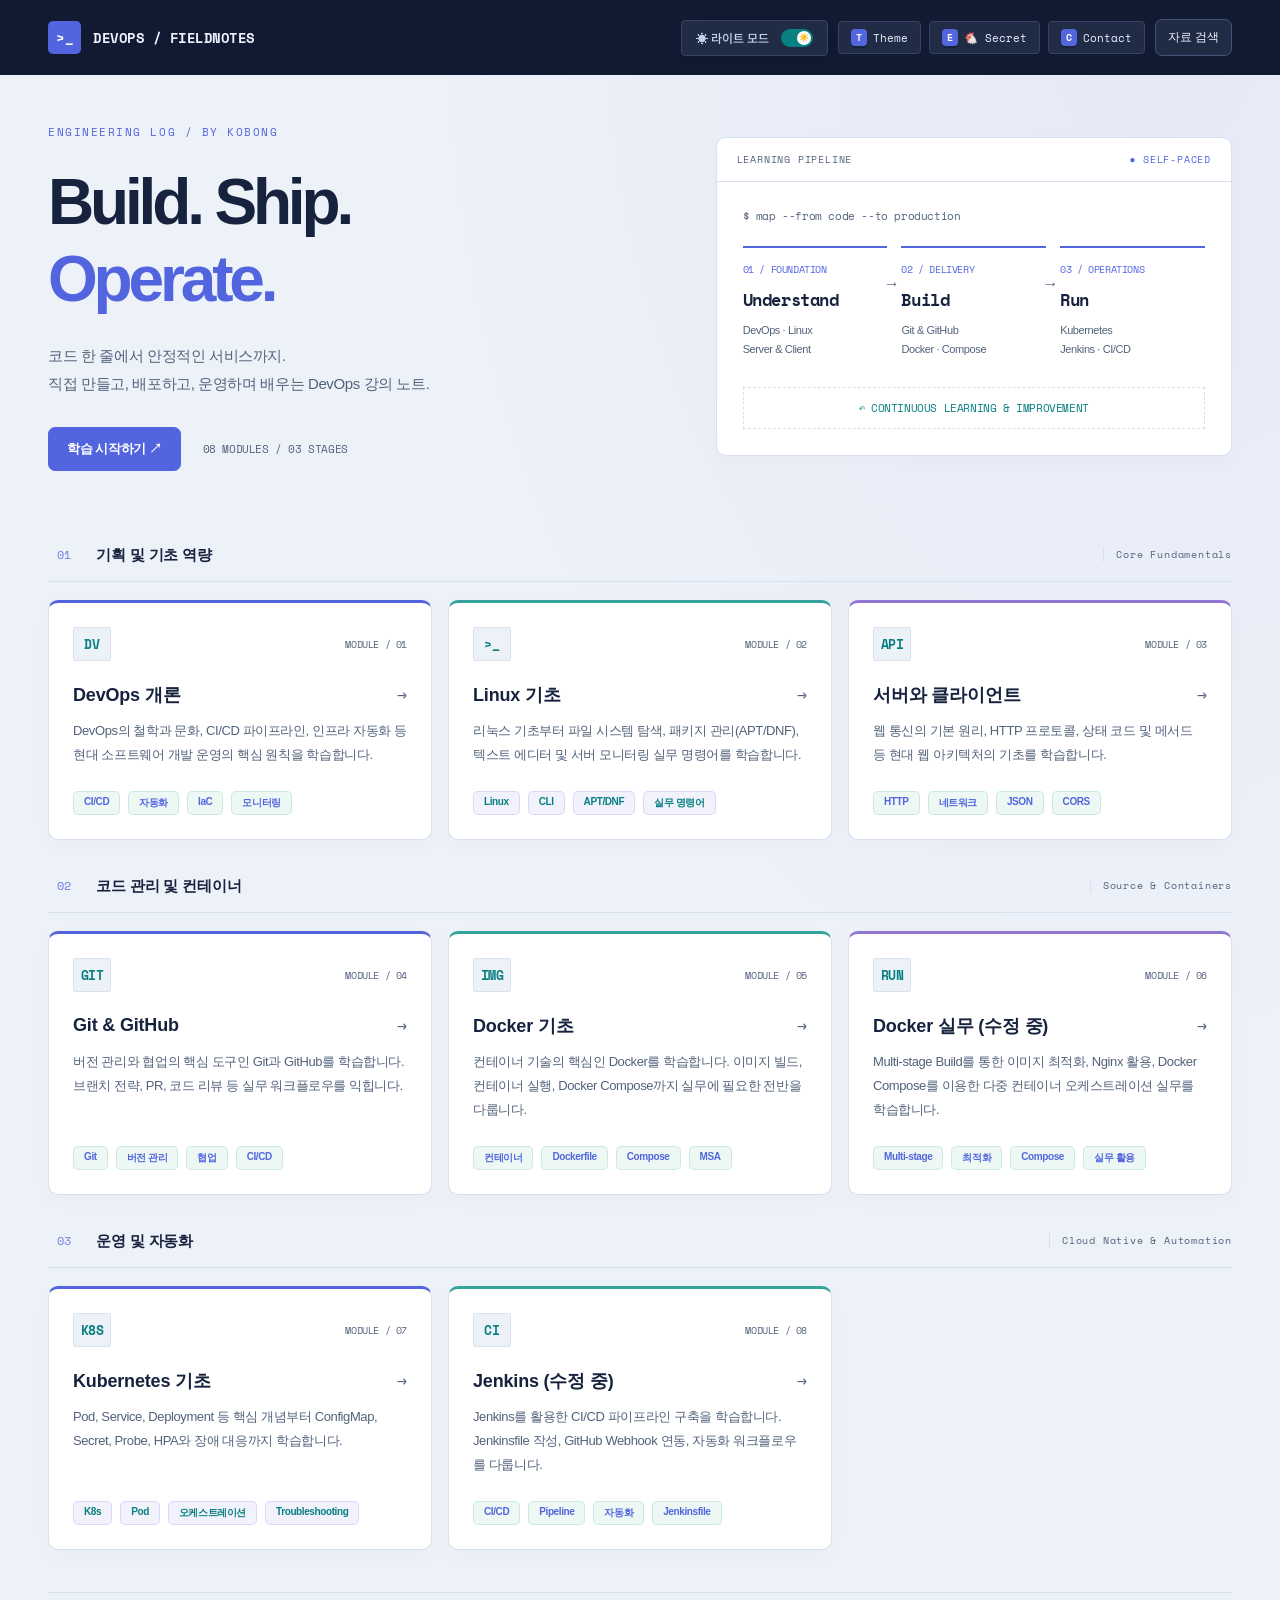
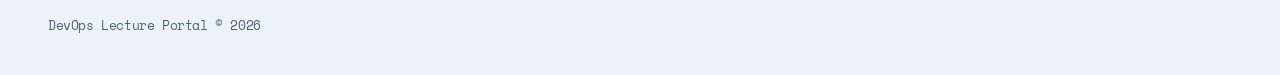
==== commit c1196180: "feat: add lecture search and presentation return navigation" ====
--- a/index.html
+++ b/index.html
@@ -721,6 +721,8 @@
 <link rel="stylesheet" href="assets/devops-design.css">
 <link rel="icon" type="image/svg+xml" href="assets/favicon.svg">
 <link rel="stylesheet" href="assets/kobong-presentation.css">
+<link rel="stylesheet" href="assets/lecture-search.css">
+<script type="module" src="assets/lecture-search.js"></script>
 </head>
 <body class="portal">
     
@@ -1020,6 +1022,7 @@
 
         // Keyboard Shortcut for Theme Toggle
         document.addEventListener('keydown', e => {
+            if (document.querySelector('dialog[open]')) return;
             if (e.target.closest('input, textarea, [contenteditable="true"]')) return;
             if (e.key === 't' || e.key === 'T') {
                 toggleTheme();
@@ -1073,6 +1076,7 @@
         });
 
         document.addEventListener('keydown', function(e) {
+            if (document.querySelector('dialog[open]')) return;
             const tag = document.activeElement && document.activeElement.tagName;
             const isTyping = tag === 'INPUT' || tag === 'TEXTAREA';
 
@@ -1459,6 +1463,7 @@
             }
 
             document.addEventListener('keydown', function(e) {
+            if (document.querySelector('dialog[open]')) return;
                 // Start game with 'E' key (only when not in an input/textarea)
                 if ((e.key === 'e' || e.key === 'E') && !gameRunning) {
                     const tag = document.activeElement.tagName;
--- a/assets/lecture-search.css
+++ b/assets/lecture-search.css
@@ -0,0 +1,23 @@
+.lecture-action {padding:9px 12px;border:1px solid var(--border);border-radius:7px;background:var(--nav-bg);color:var(--text);font:inherit;font-size:12px;cursor:pointer;white-space:nowrap}
+.portal .top-bar .lecture-action {background:#202c46;color:#eef2ff;border-color:#43537a}
+#lecture-search,.link-copy-dialog {margin:auto;width:min(850px,calc(100vw - 32px));max-height:85dvh;padding:26px;background:var(--bg);color:var(--text);border:1px solid var(--border);border-radius:12px;box-shadow:0 24px 80px #0005}
+#lecture-search::backdrop,.link-copy-dialog::backdrop {background:#0a1429b3}
+#lecture-search[open] {display:flex;flex-direction:column;gap:16px}
+.search-heading {display:flex;align-items:center;justify-content:space-between;gap:16px}.search-heading h2,.link-copy-dialog h2 {font-size:23px;margin:0}
+#lecture-search>p,.link-copy-dialog p {font-size:13px;color:var(--text-muted);line-height:1.7;margin:0}
+#lecture-search button,.link-copy-dialog button {padding:9px 14px;border:1px solid var(--border);border-radius:6px;background:var(--card-bg);color:var(--text);cursor:pointer;font:inherit;font-size:13px}
+.search-controls {display:flex;gap:12px;align-items:flex-end}.search-controls label {display:flex;flex-direction:column;gap:7px;font-size:12px;color:var(--text-muted)}
+.search-query {flex:1;min-width:0}.search-controls input,.search-controls select,.link-copy-dialog input {min-width:0;width:100%;padding:11px;border:1px solid var(--border);border-radius:6px;background:var(--card-bg);color:var(--text);font:inherit}
+#lecture-search .search-controls button {background:#5265de;color:white;border-color:#5265de;padding:11px 18px}
+.search-results {min-height:0;overflow-y:auto;list-style:none;margin:0;padding:0;border-top:1px solid var(--border)}
+.search-results li {border-bottom:1px solid var(--border)}.search-results a {display:flex;flex-direction:column;gap:9px;padding:18px 12px;text-decoration:none;color:var(--text);border-radius:6px}
+.search-results a:hover,.search-results a:focus-visible {background:var(--highlight-bg)}.search-results small {font-size:11px;color:var(--accent)}.search-results strong {font-size:18px}.search-results span {font-size:13px;line-height:1.85;color:var(--text-muted);overflow-wrap:anywhere}
+.search-results mark {background:#ffe49a;color:#17233e;border-radius:2px;padding:0 2px}.link-copy-dialog input {margin:16px 0}.link-copy-dialog button {float:right}
+.kobong-toolbar .kobong-tools {flex-wrap:wrap;justify-content:flex-end}.kobong-breadcrumb {white-space:nowrap}
+@media(max-width:1300px) {.kobong-toolbar .kobong-breadcrumb {display:none}.kobong-toolbar {justify-content:flex-end}}
+@media(max-width:768px) {
+  #main {padding-top:160px}.kobong-focused #main {padding-top:160px}.kobong-toolbar {min-height:100px;align-items:center}.kobong-mobile {top:112px}
+  .kobong-tools {gap:6px}.kobong-tools button {padding:7px 9px;font-size:11px}
+  #lecture-search {padding:18px;max-height:90dvh;gap:12px}.search-controls {flex-wrap:wrap}.search-controls label:first-child {width:100%}.search-query {flex-basis:65%}
+  .portal .nav-controls {gap:6px}.portal .top-bar {gap:8px}.portal .ops-brand {font-size:10px}
+}
